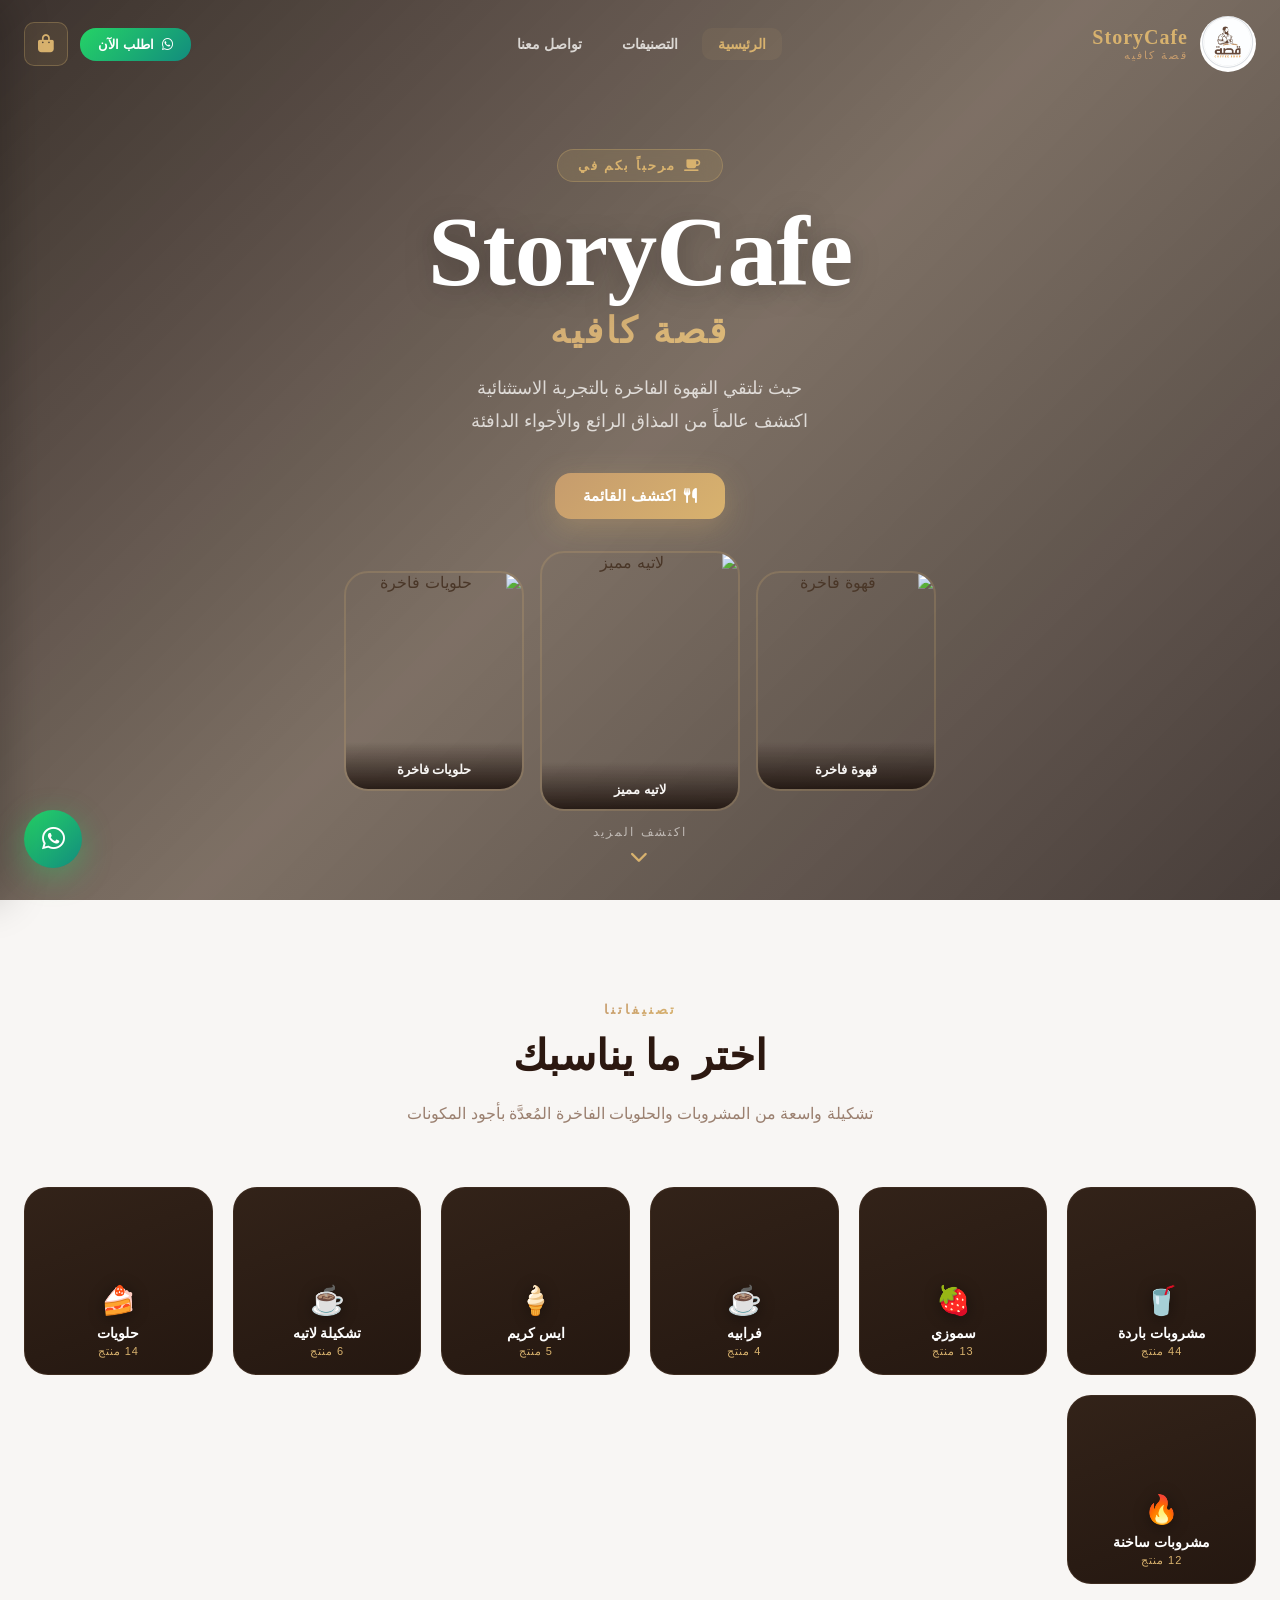
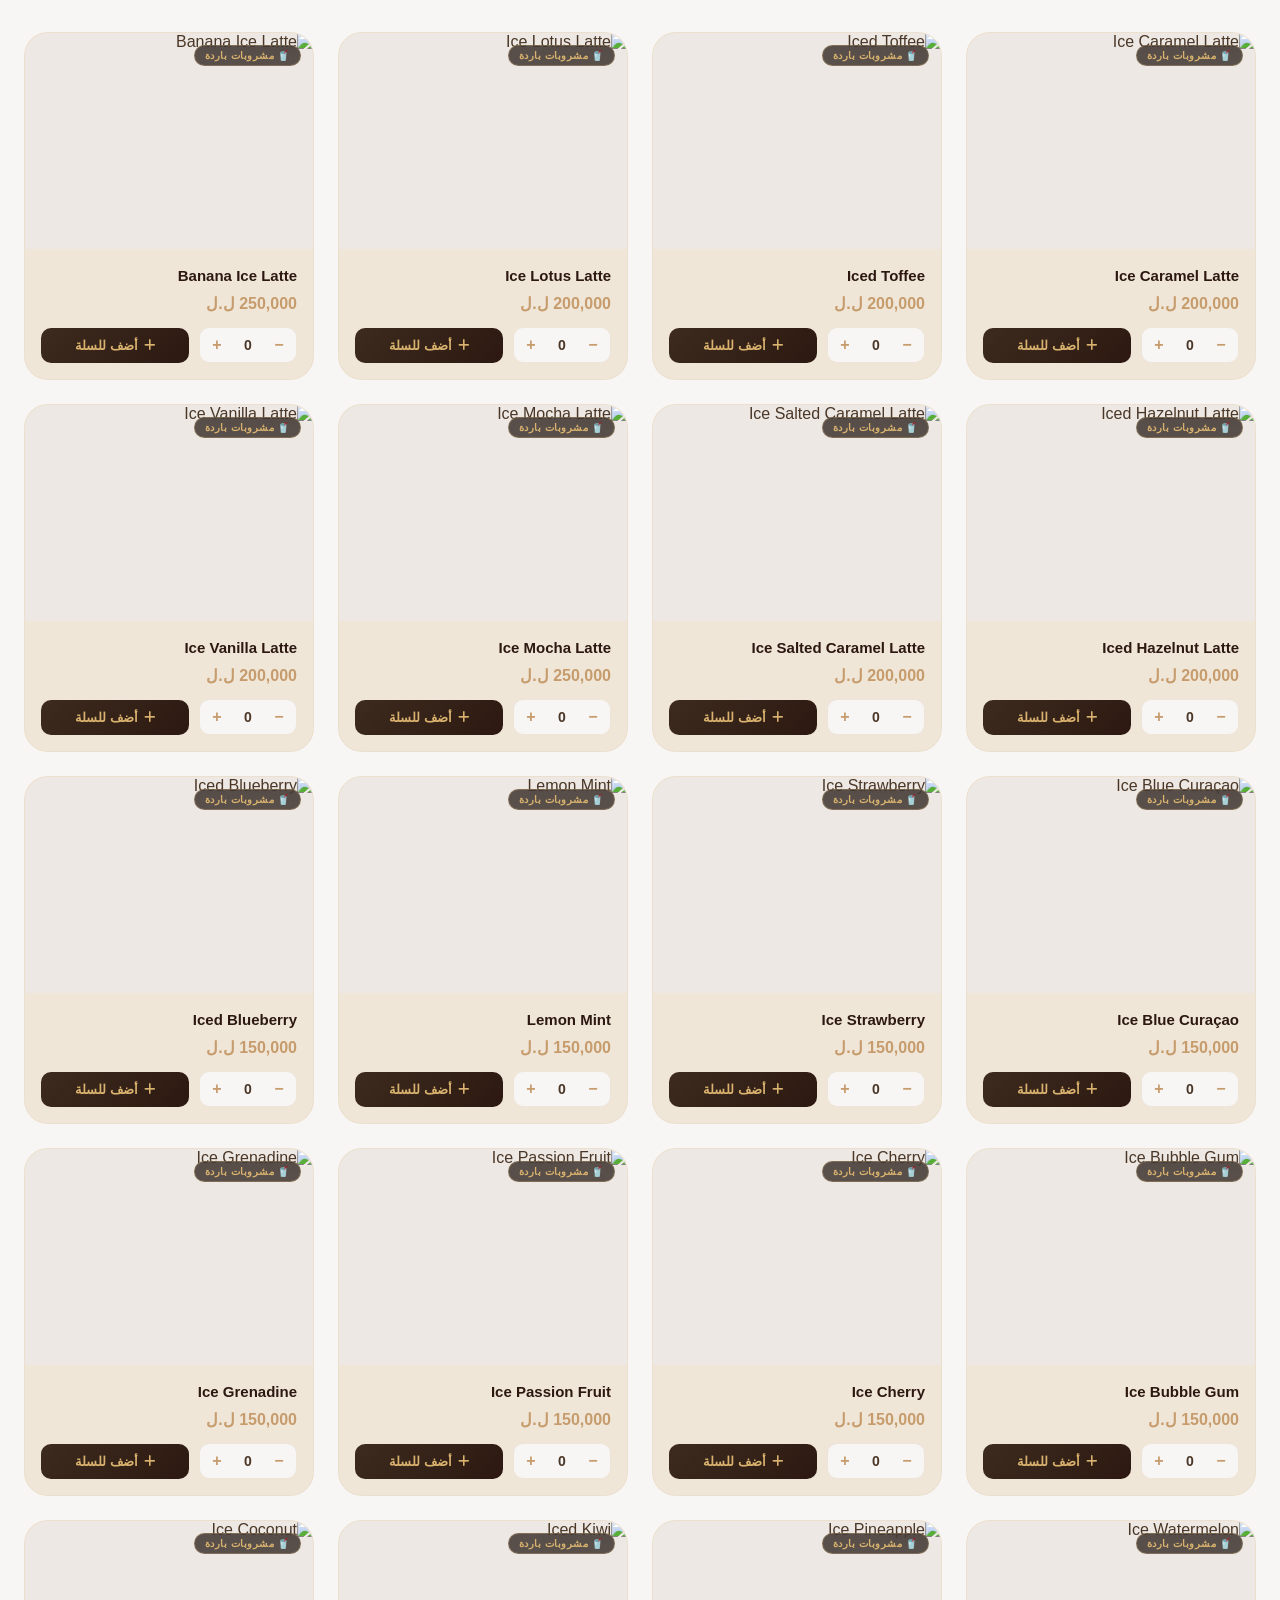
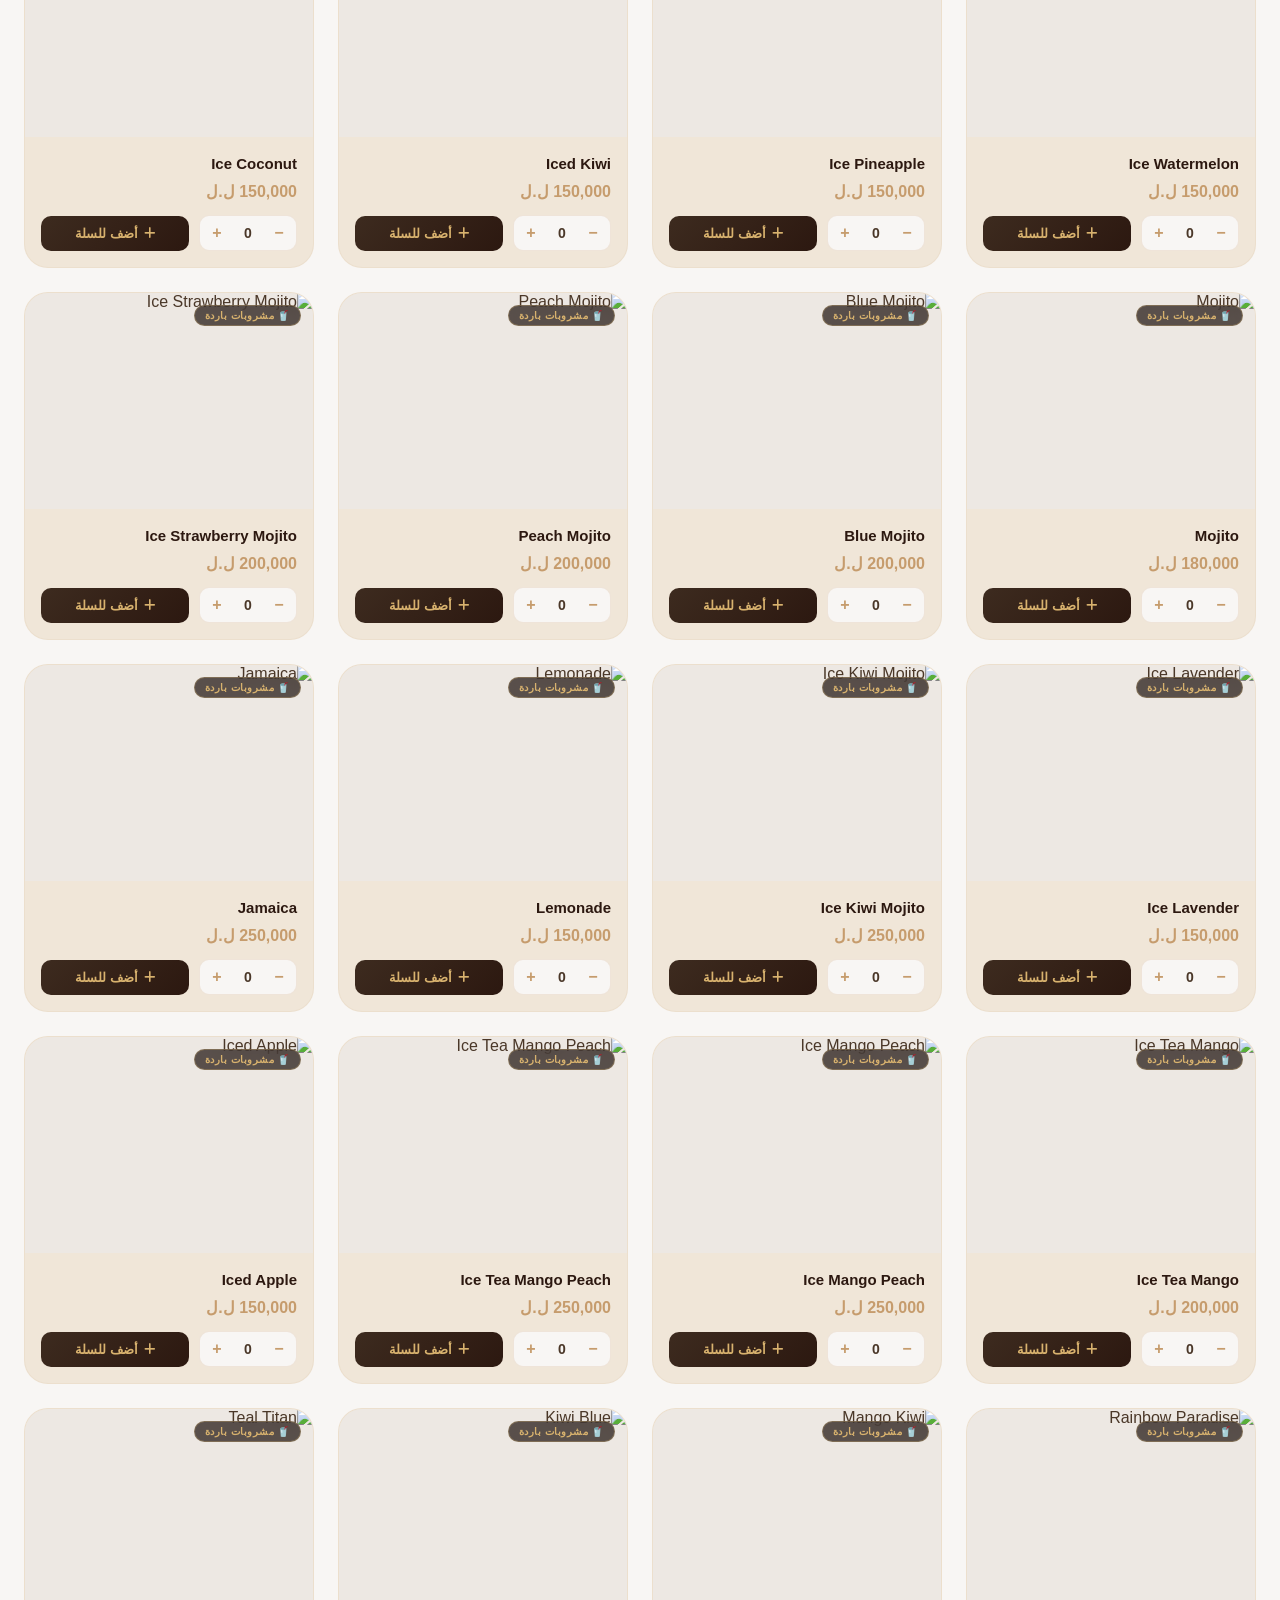
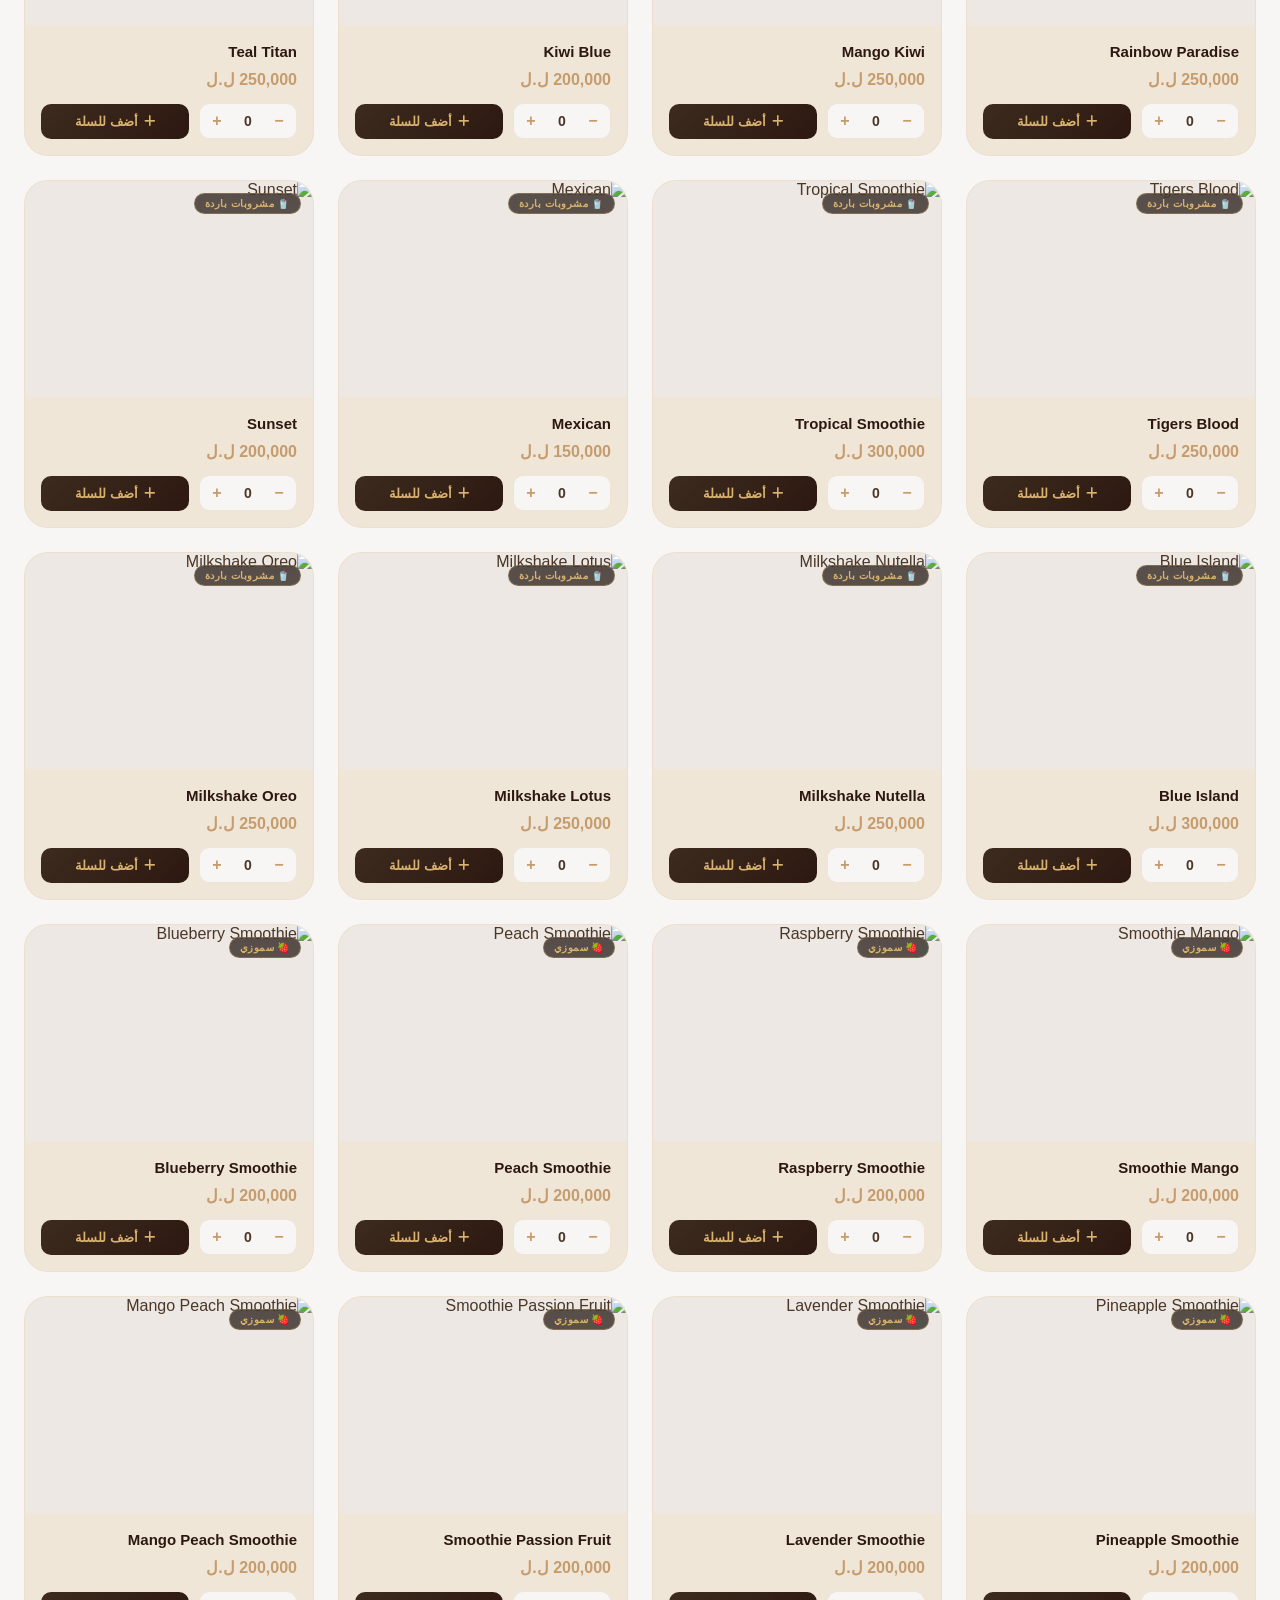
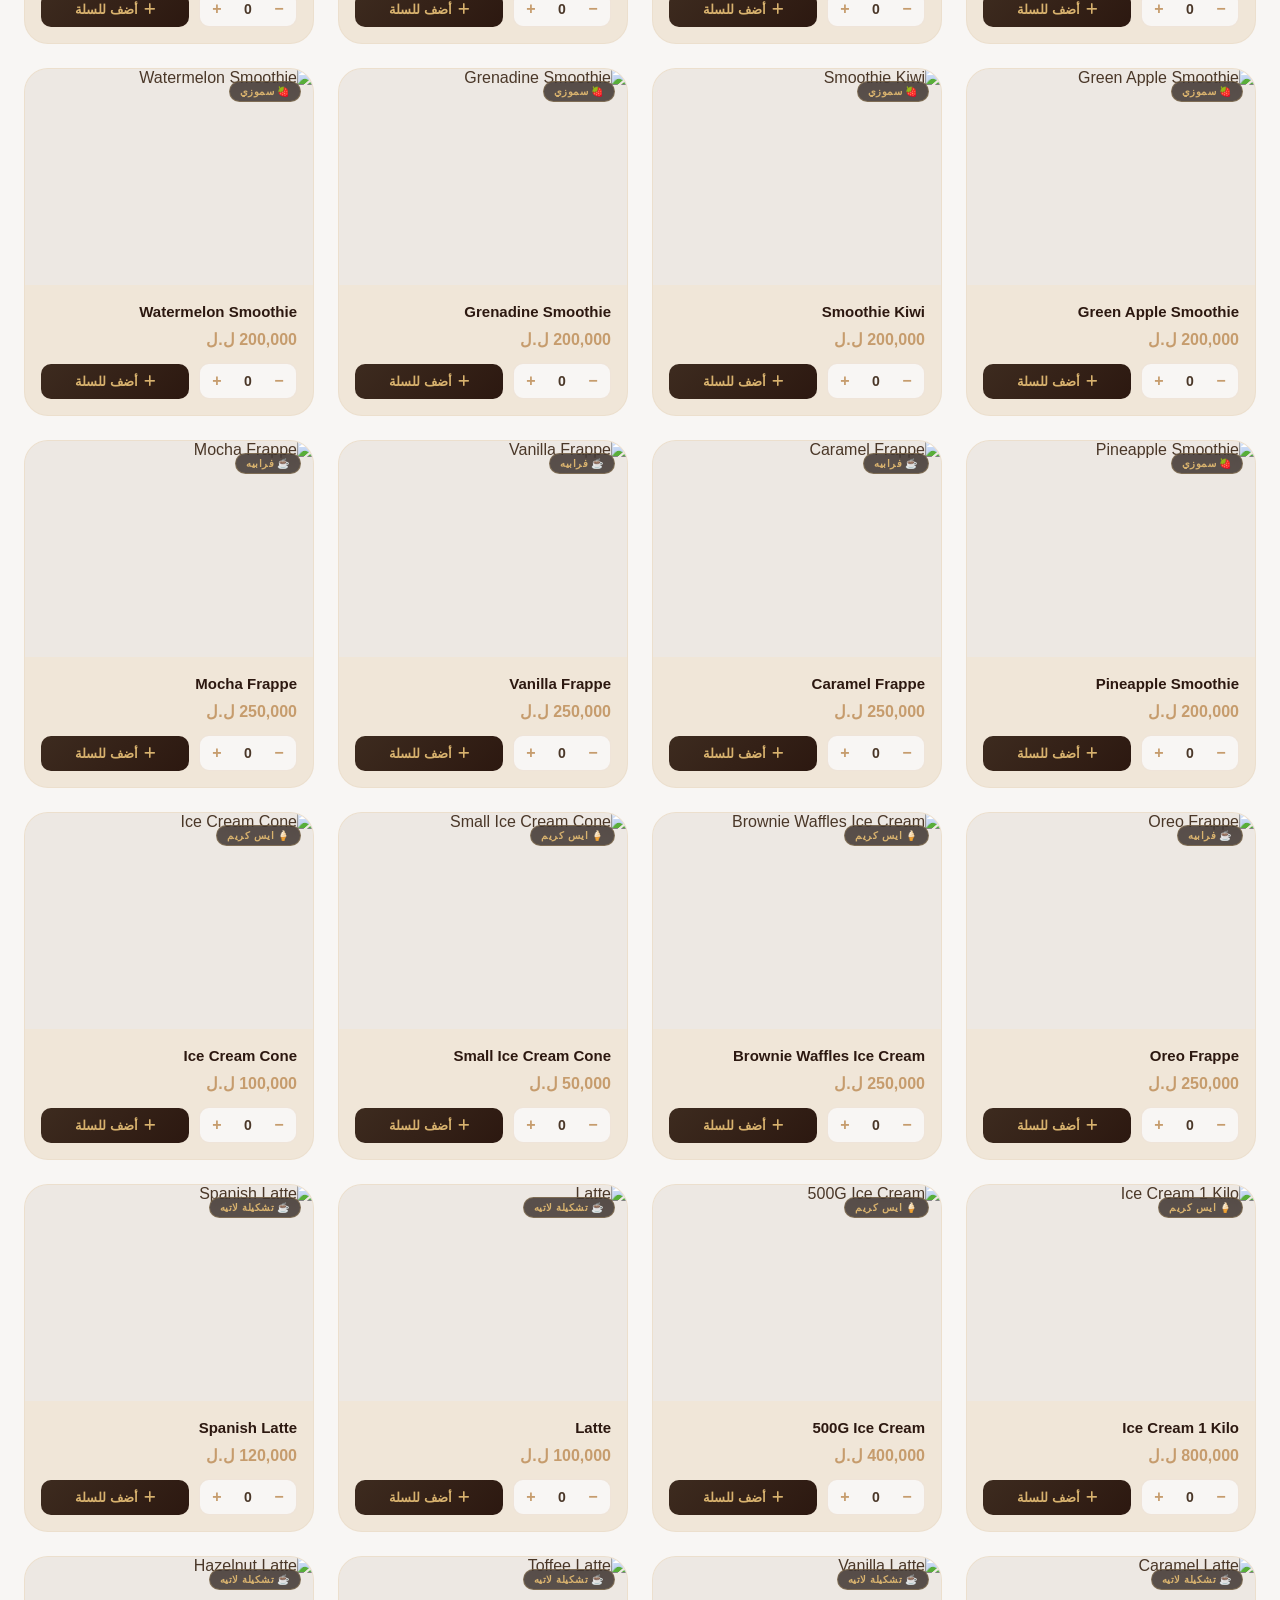
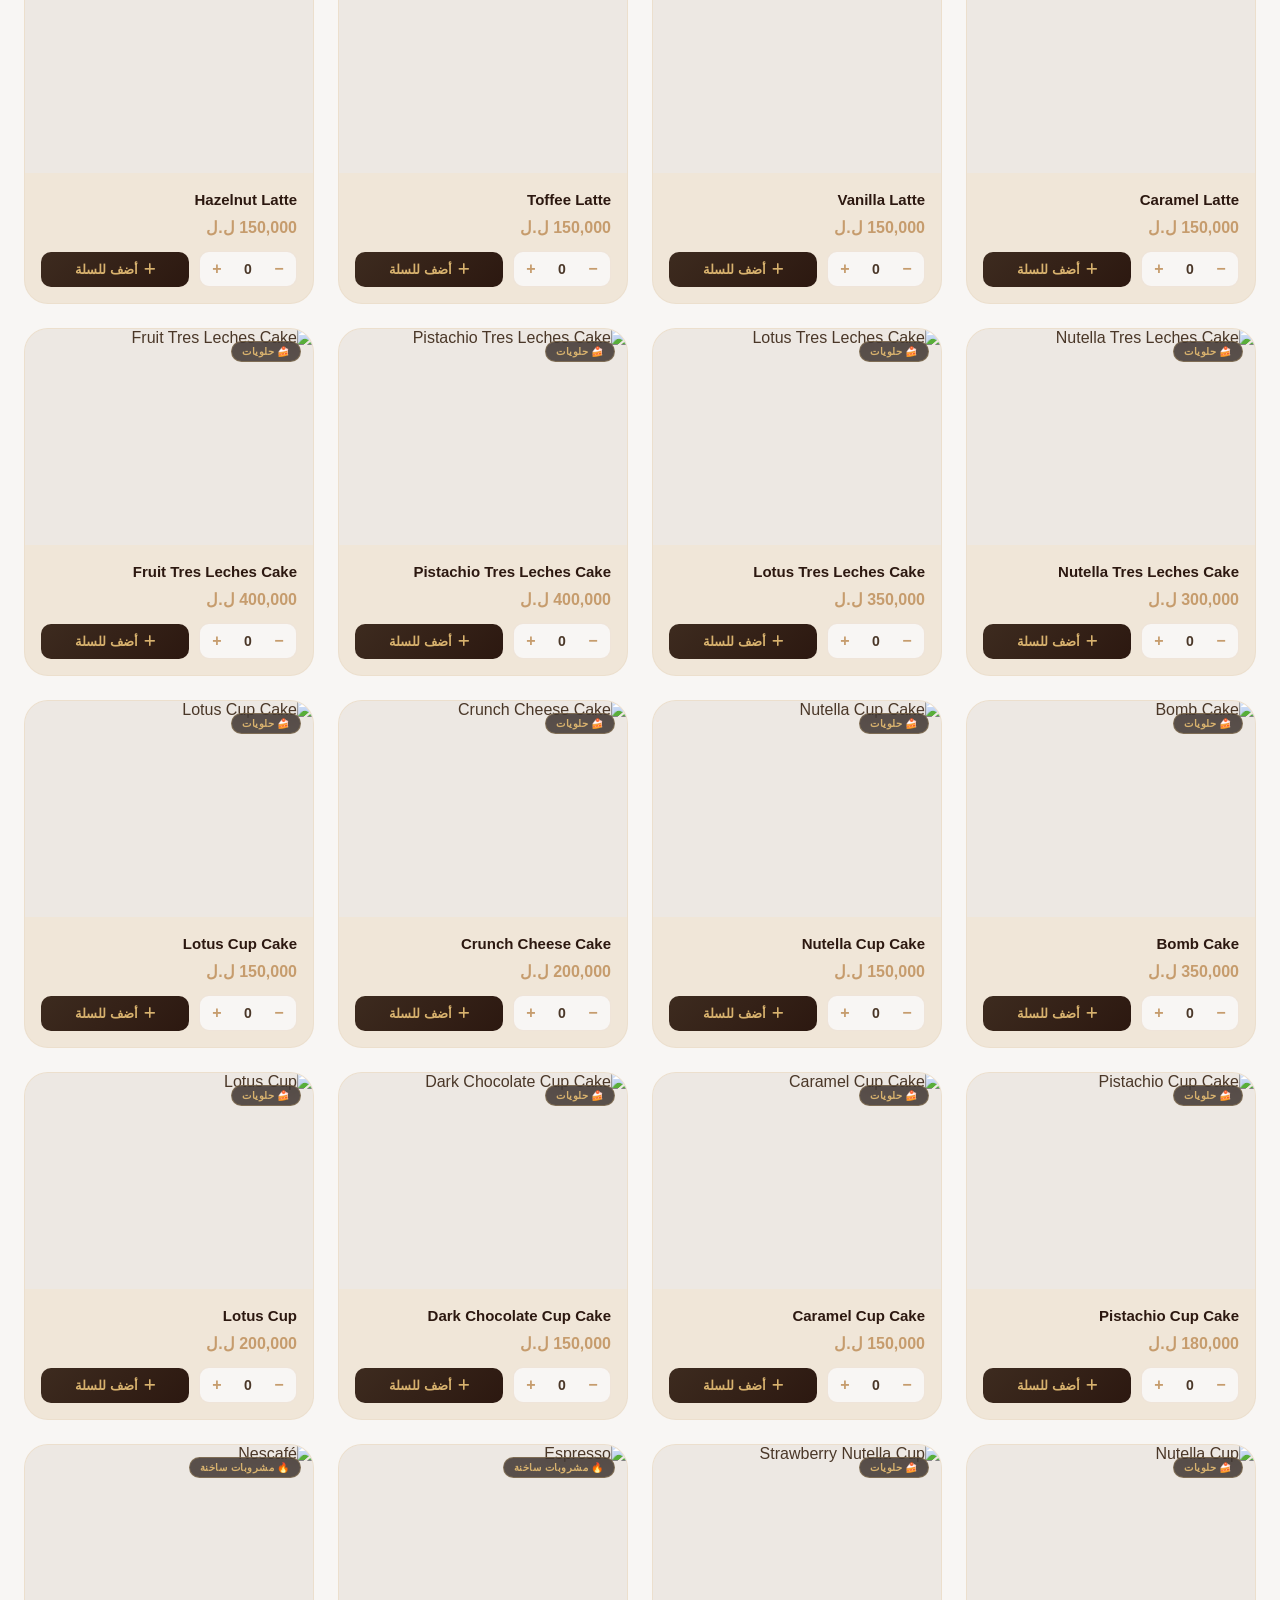
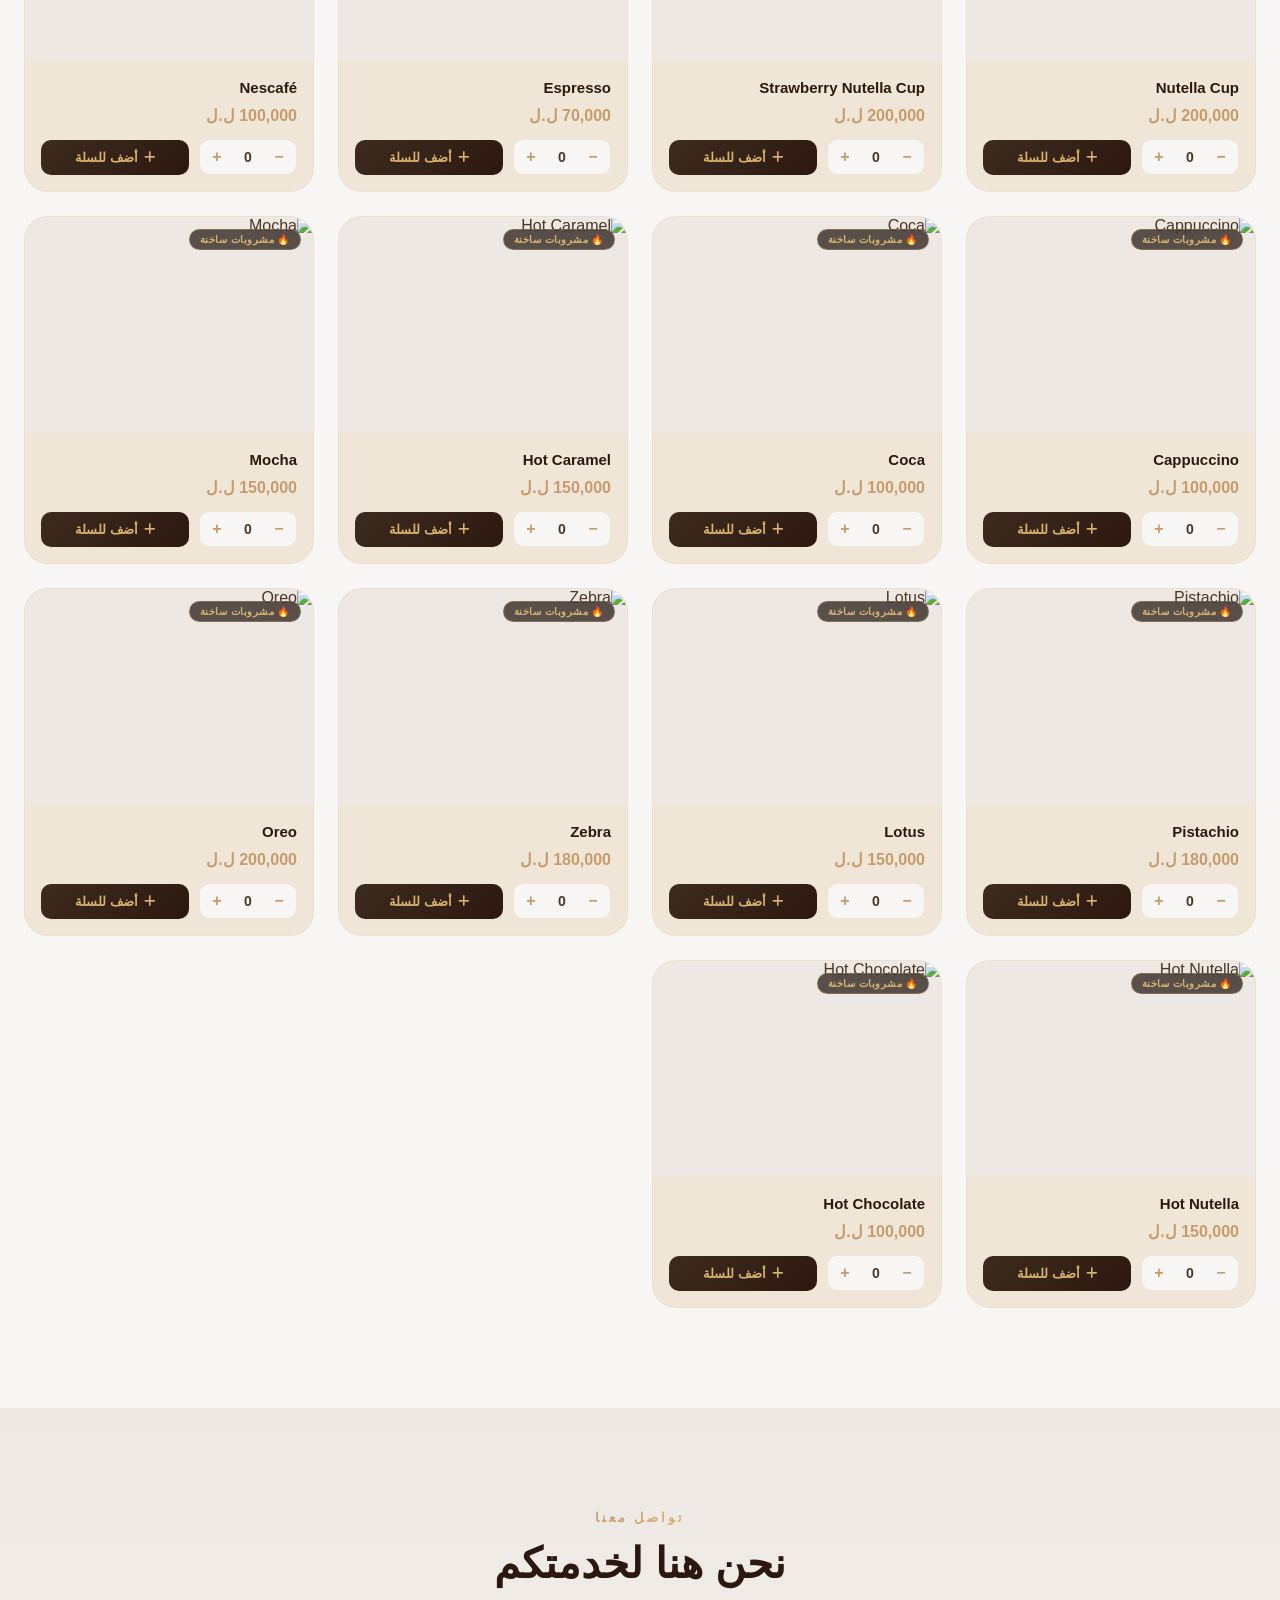
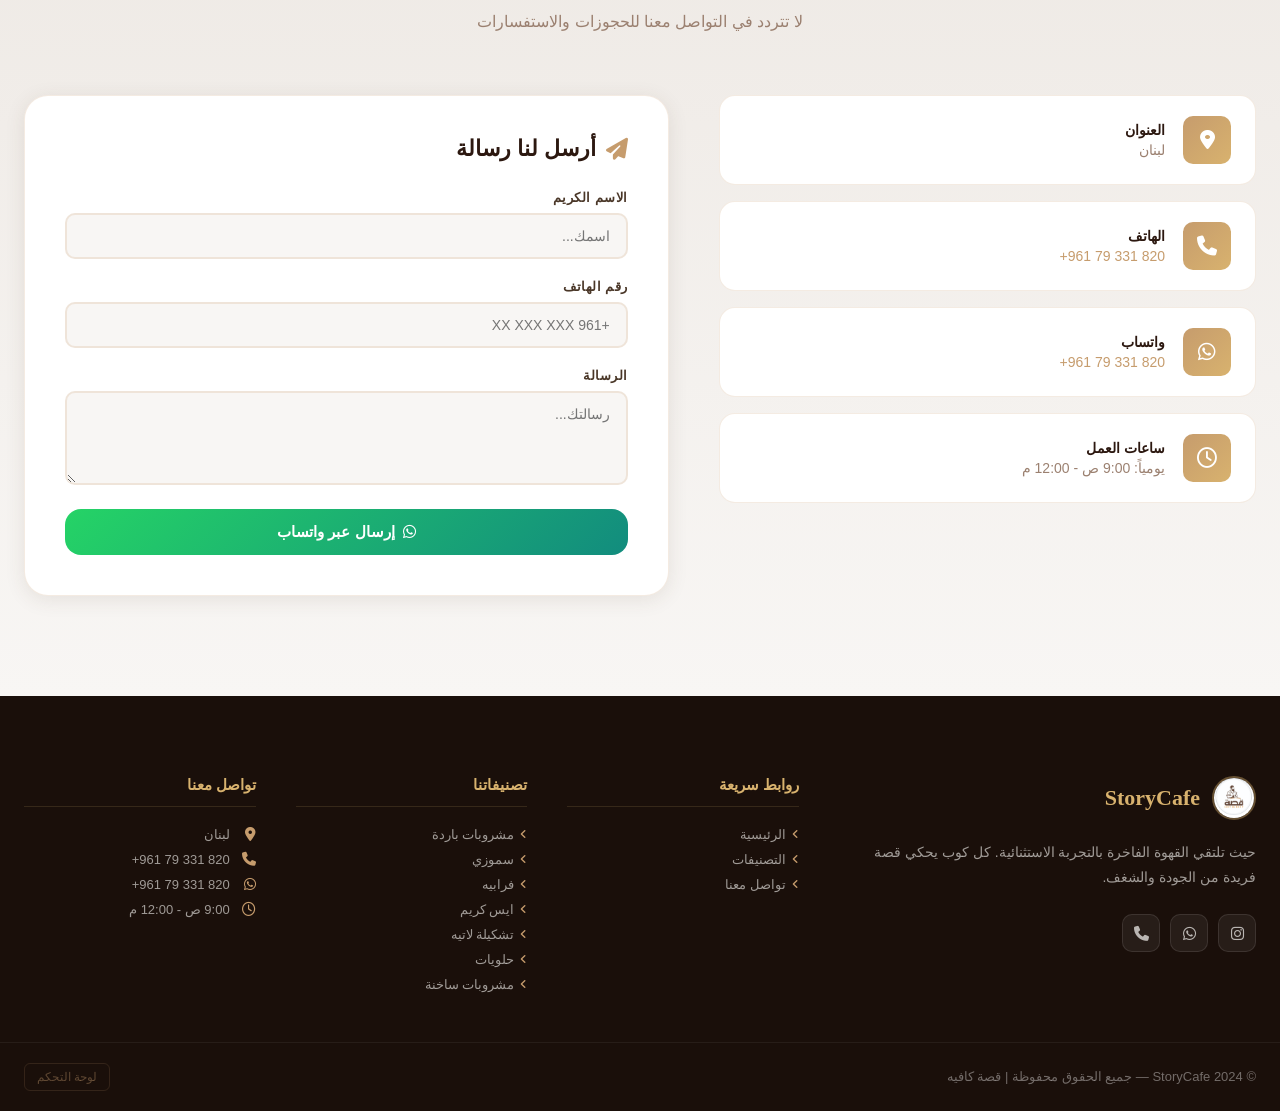
==== index.html @ df077e90 "Wire products to local images/<id>.jpg with per-product online fallback Each product now loads image" ====
<!DOCTYPE html>
<html lang="ar" dir="rtl">
<head>
    <meta charset="UTF-8">
    <meta name="viewport" content="width=device-width, initial-scale=1.0">
    <meta http-equiv="Content-Security-Policy" content="default-src 'self'; script-src 'self' 'unsafe-inline' https://cdn.jsdelivr.net https://cdnjs.cloudflare.com; style-src 'self' https://fonts.googleapis.com https://cdnjs.cloudflare.com 'unsafe-inline'; font-src 'self' https://fonts.gstatic.com https://cdnjs.cloudflare.com; img-src 'self' https://images.unsplash.com data: blob:; connect-src 'self' https://*.supabase.co; frame-ancestors 'none';">
    <meta http-equiv="X-Content-Type-Options" content="nosniff">
    <meta http-equiv="Referrer-Policy" content="strict-origin-when-cross-origin">
    <title>StoryCafe | قصة كافيه</title>
    <meta name="description" content="StoryCafe - تجربة قهوة فاخرة في قلب لبنان">
    <meta property="og:title" content="StoryCafe | قصة كافيه">
    <meta property="og:description" content="حيث تلتقي القهوة الفاخرة بالتجربة الاستثنائية">

    <link rel="preconnect" href="https://fonts.googleapis.com">
    <link rel="preconnect" href="https://fonts.gstatic.com" crossorigin>
    <link href="https://fonts.googleapis.com/css2?family=Cairo:wght@300;400;600;700;900&family=Playfair+Display:ital,wght@0,400;0,700;1,400&display=swap" rel="stylesheet">
    <link rel="stylesheet" href="https://cdnjs.cloudflare.com/ajax/libs/font-awesome/6.5.1/css/all.min.css">
    <link rel="stylesheet" href="css/style.css?v=6">
</head>
<body>

    <!-- Loading Screen -->
    <div id="loading-screen" class="loading-screen">
        <div class="loading-content">
            <div class="loading-logo">
                <img src="logo.png" alt="StoryCafe" onerror="this.style.display='none'">
                <h1>StoryCafe</h1>
                <p>قصة كافيه</p>
            </div>
            <div class="loading-bar-wrap">
                <div class="loading-bar"></div>
            </div>
        </div>
    </div>

    <!-- Navbar -->
    <nav class="navbar" id="navbar">
        <div class="nav-container">
            <a href="#home" class="nav-logo">
                <img src="logo.png" alt="StoryCafe" onerror="this.style.display='none'">
                <div class="nav-logo-text">
                    <span class="logo-main">StoryCafe</span>
                    <span class="logo-sub">قصة كافيه</span>
                </div>
            </a>
            <ul class="nav-links" id="nav-links">
                <li><a href="#home" class="nav-link active">الرئيسية</a></li>
                <li><a href="#categories" class="nav-link">التصنيفات</a></li>
                <li><a href="#contact" class="nav-link">تواصل معنا</a></li>
            </ul>
            <div class="nav-actions">
                <button class="btn-wa-nav" onclick="openWhatsApp()">
                    <i class="fab fa-whatsapp"></i>
                    <span>اطلب الآن</span>
                </button>
                <button class="cart-toggle-btn" id="cart-toggle-btn" onclick="toggleCart()">
                    <i class="fas fa-shopping-bag"></i>
                    <span class="cart-badge" id="cart-badge" style="display:none">0</span>
                </button>
                <button class="hamburger" id="hamburger" onclick="toggleMobileMenu()" aria-label="القائمة">
                    <span></span><span></span><span></span>
                </button>
            </div>
        </div>
    </nav>

    <!-- Hero Section -->
    <section class="hero" id="home">
        <div class="hero-parallax" id="hero-parallax"></div>
        <div class="hero-overlay"></div>
        <div class="hero-content reveal-up">
            <div class="hero-badge">
                <i class="fas fa-coffee"></i>
                <span>مرحباً بكم في</span>
            </div>
            <h1 class="hero-title">StoryCafe</h1>
            <h2 class="hero-subtitle">قصة كافيه</h2>
            <p class="hero-desc">حيث تلتقي القهوة الفاخرة بالتجربة الاستثنائية<br>اكتشف عالماً من المذاق الرائع والأجواء الدافئة</p>
            <div class="hero-btns">
                <a href="#categories" class="btn btn-primary">
                    <i class="fas fa-utensils"></i>
                    اكتشف القائمة
                </a>
            </div>
            <div class="hero-images">
                <div class="hero-img-card" onclick="openLightbox('https://images.unsplash.com/photo-1495474472287-4d71bcdd2085?w=1200&q=90')">
                    <img src="https://images.unsplash.com/photo-1495474472287-4d71bcdd2085?w=400&q=80" alt="قهوة فاخرة" loading="lazy">
                    <div class="hero-img-label">قهوة فاخرة</div>
                </div>
                <div class="hero-img-card hero-img-main" onclick="openLightbox('https://images.unsplash.com/photo-1461023058943-07fcbe16d735?w=1200&q=90')">
                    <img src="https://images.unsplash.com/photo-1461023058943-07fcbe16d735?w=400&q=80" alt="لاتيه مميز" loading="lazy">
                    <div class="hero-img-label">لاتيه مميز</div>
                </div>
                <div class="hero-img-card" onclick="openLightbox('https://images.unsplash.com/photo-1551024506-0bccd828d307?w=1200&q=90')">
                    <img src="https://images.unsplash.com/photo-1551024506-0bccd828d307?w=400&q=80" alt="حلويات فاخرة" loading="lazy">
                    <div class="hero-img-label">حلويات فاخرة</div>
                </div>
            </div>
        </div>
        <div class="hero-scroll">
            <span>اكتشف المزيد</span>
            <div class="scroll-arrow"><i class="fas fa-chevron-down"></i></div>
        </div>
    </section>

    <!-- Categories + Products Section -->
    <section class="categories-section" id="categories">
        <div class="container">
            <div class="section-header reveal-up">
                <span class="section-tag">تصنيفاتنا</span>
                <h2 class="section-title">اختر ما يناسبك</h2>
                <p class="section-desc">تشكيلة واسعة من المشروبات والحلويات الفاخرة المُعدَّة بأجود المكونات</p>
            </div>
            <div class="categories-grid" id="categories-grid">
                <!-- Injected by JS -->
            </div>

            <!-- Products appear here after selecting a category -->
            <div class="menu-grid" id="menu-grid" style="margin-top:48px">
                <!-- Injected by JS -->
            </div>
            <div class="menu-empty" id="menu-empty" style="display:none">
                <div class="empty-icon"><i class="fas fa-search"></i></div>
                <h3>لم يتم العثور على منتجات</h3>
                <p>جرب البحث بكلمة أخرى أو اختر تصنيفاً مختلفاً</p>
                <button class="btn btn-primary" onclick="clearSearch(); filterByCategory('all', document.querySelector('[data-cat=all]'))">عرض الكل</button>
            </div>
        </div>
    </section>


    <!-- Contact Section -->
    <section class="contact-section" id="contact">
        <div class="container">
            <div class="section-header reveal-up">
                <span class="section-tag">تواصل معنا</span>
                <h2 class="section-title">نحن هنا لخدمتكم</h2>
                <p class="section-desc">لا تتردد في التواصل معنا للحجوزات والاستفسارات</p>
            </div>
            <div class="contact-grid">
                <div class="contact-cards reveal-right">
                    <div class="contact-card">
                        <div class="cc-icon"><i class="fas fa-map-marker-alt"></i></div>
                        <div class="cc-info">
                            <h4>العنوان</h4>
                            <p>لبنان</p>
                        </div>
                    </div>
                    <div class="contact-card">
                        <div class="cc-icon"><i class="fas fa-phone"></i></div>
                        <div class="cc-info">
                            <h4>الهاتف</h4>
                            <p dir="ltr"><a href="tel:+96179331820">+961 79 331 820</a></p>
                        </div>
                    </div>
                    <div class="contact-card">
                        <div class="cc-icon"><i class="fab fa-whatsapp"></i></div>
                        <div class="cc-info">
                            <h4>واتساب</h4>
                            <p dir="ltr"><a href="https://wa.me/96179331820" target="_blank">+961 79 331 820</a></p>
                        </div>
                    </div>
                    <div class="contact-card">
                        <div class="cc-icon"><i class="far fa-clock"></i></div>
                        <div class="cc-info">
                            <h4>ساعات العمل</h4>
                            <p>يومياً: 9:00 ص - 12:00 م</p>
                        </div>
                    </div>
                </div>
                <div class="contact-form-wrap reveal-left">
                    <form class="contact-form" onsubmit="sendContactWA(event)">
                        <h3><i class="fas fa-paper-plane"></i> أرسل لنا رسالة</h3>
                        <div class="form-group">
                            <label for="cf-name">الاسم الكريم</label>
                            <input type="text" id="cf-name" placeholder="اسمك..." required>
                        </div>
                        <div class="form-group">
                            <label for="cf-phone">رقم الهاتف</label>
                            <input type="tel" id="cf-phone" placeholder="+961 XX XXX XXX">
                        </div>
                        <div class="form-group">
                            <label for="cf-msg">الرسالة</label>
                            <textarea id="cf-msg" rows="4" placeholder="رسالتك..." required></textarea>
                        </div>
                        <button type="submit" class="btn btn-whatsapp">
                            <i class="fab fa-whatsapp"></i>
                            إرسال عبر واتساب
                        </button>
                    </form>
                </div>
            </div>
        </div>
    </section>

    <!-- Footer -->
    <footer class="footer">
        <div class="footer-body">
            <div class="container">
                <div class="footer-grid">
                    <div class="footer-brand">
                        <div class="footer-logo">
                            <img src="logo.png" alt="StoryCafe" onerror="this.style.display='none'">
                            <span>StoryCafe</span>
                        </div>
                        <p>حيث تلتقي القهوة الفاخرة بالتجربة الاستثنائية. كل كوب يحكي قصة فريدة من الجودة والشغف.</p>
                        <div class="footer-social">
                            <a href="#" class="social-btn" aria-label="Instagram"><i class="fab fa-instagram"></i></a>
                            <a href="https://wa.me/96179331820" class="social-btn" target="_blank" aria-label="WhatsApp"><i class="fab fa-whatsapp"></i></a>
                            <a href="tel:+96179331820" class="social-btn" aria-label="Phone"><i class="fas fa-phone"></i></a>
                        </div>
                    </div>
                    <div class="footer-col">
                        <h4>روابط سريعة</h4>
                        <ul>
                            <li><a href="#home"><i class="fas fa-angle-left"></i> الرئيسية</a></li>
                            <li><a href="#categories"><i class="fas fa-angle-left"></i> التصنيفات</a></li>
                            <li><a href="#contact"><i class="fas fa-angle-left"></i> تواصل معنا</a></li>
                        </ul>
                    </div>
                    <div class="footer-col">
                        <h4>تصنيفاتنا</h4>
                        <ul>
                            <li><a href="#categories" onclick="filterByCategory(1)"><i class="fas fa-angle-left"></i> مشروبات باردة</a></li>
                            <li><a href="#categories" onclick="filterByCategory(2)"><i class="fas fa-angle-left"></i> سموزي</a></li>
                            <li><a href="#categories" onclick="filterByCategory(3)"><i class="fas fa-angle-left"></i> فرابيه</a></li>
                            <li><a href="#categories" onclick="filterByCategory(4)"><i class="fas fa-angle-left"></i> ايس كريم</a></li>
                            <li><a href="#categories" onclick="filterByCategory(5)"><i class="fas fa-angle-left"></i> تشكيلة لاتيه</a></li>
                            <li><a href="#categories" onclick="filterByCategory(6)"><i class="fas fa-angle-left"></i> حلويات</a></li>
                            <li><a href="#categories" onclick="filterByCategory(7)"><i class="fas fa-angle-left"></i> مشروبات ساخنة</a></li>
                        </ul>
                    </div>
                    <div class="footer-col">
                        <h4>تواصل معنا</h4>
                        <ul class="footer-contact-list">
                            <li><i class="fas fa-map-marker-alt"></i> <span>لبنان</span></li>
                            <li><i class="fas fa-phone"></i> <span dir="ltr">+961 79 331 820</span></li>
                            <li><i class="fab fa-whatsapp"></i> <span dir="ltr">+961 79 331 820</span></li>
                            <li><i class="far fa-clock"></i> <span>9:00 ص - 12:00 م</span></li>
                        </ul>
                    </div>
                </div>
            </div>
        </div>
        <div class="footer-bottom">
            <div class="container">
                <p>© 2024 StoryCafe — جميع الحقوق محفوظة | قصة كافيه</p>
                <a href="hadi.html" class="footer-admin-link">لوحة التحكم</a>
            </div>
        </div>
    </footer>

    <!-- Cart Overlay & Drawer -->
    <div class="cart-overlay" id="cart-overlay" onclick="toggleCart()"></div>
    <aside class="cart-drawer" id="cart-drawer" aria-label="سلة الطلبات">
        <div class="cart-drawer-header">
            <h3><i class="fas fa-shopping-bag"></i> سلة الطلبات</h3>
            <button class="cart-close-btn" onclick="toggleCart()" aria-label="إغلاق">
                <i class="fas fa-times"></i>
            </button>
        </div>
        <div class="cart-body">
            <div class="cart-items-list" id="cart-items-list"></div>
            <div class="cart-empty-state" id="cart-empty-state">
                <div class="empty-bag-icon"><i class="fas fa-shopping-bag"></i></div>
                <h4>سلتك فارغة</h4>
                <p>أضف منتجات من قائمتنا الشهية</p>
            </div>
        </div>
        <div class="cart-footer" id="cart-footer" style="display:none">
            <div class="cart-total-row">
                <span>المجموع الكلي</span>
                <span class="cart-total-price" id="cart-total-price">0 ل.ل</span>
            </div>
            <button class="btn btn-whatsapp w-full" onclick="sendWhatsAppOrder()">
                <i class="fab fa-whatsapp"></i>
                إرسال الطلب عبر واتساب
            </button>
            <button class="btn btn-outline-danger w-full mt-sm" onclick="clearCart()">
                <i class="fas fa-trash-alt"></i>
                مسح السلة
            </button>
        </div>
    </aside>

    <!-- Floating Buttons -->
    <div class="floating-btns">
        <a href="https://wa.me/96179331820" class="fab-wa" target="_blank" title="تواصل عبر واتساب">
            <i class="fab fa-whatsapp"></i>
            <span class="fab-tooltip">واتساب</span>
        </a>
    </div>

    <!-- Lightbox -->
    <div class="lightbox" id="lightbox" onclick="closeLightbox()">
        <button class="lb-close" onclick="closeLightbox()"><i class="fas fa-times"></i></button>
        <img id="lb-img" src="" alt="صورة مكبرة" loading="lazy">
    </div>

    <!-- Toast -->
    <div class="toast-container" id="toast-container"></div>

    <!-- App -->
    <script src="js/security.js?v=7"></script>
    <script src="js/config.js?v=7"></script>
    <script src="js/data.js?v=8"></script>
    <script src="js/cart.js?v=7"></script>
    <script src="js/app.js?v=8"></script>

    <!-- Supabase SDK (loaded last, non-blocking) -->
    <script src="https://cdn.jsdelivr.net/npm/@supabase/supabase-js@2/dist/umd/supabase.js" defer></script>
</body>
</html>
---- css/style.css ----
/* ============================================
   StoryCafe — Main Stylesheet
   ============================================ */

/* ---------- Variables ---------- */
:root {
  --dark:    #4A3728;
  --dark-2:  #2C1810;
  --dark-3:  #3D2B1F;
  --dark-4:  #1a0f0a;
  --light:   #F8F6F4;
  --light-2: #EDE8E3;
  --accent:  #C69C6D;
  --gold:    #D8B26E;
  --gold-2:  #E8C97E;
  --white:   #FFFFFF;
  --text:    #4A3728;
  --text-muted: #9B8070;
  --glass:   rgba(74, 55, 40, 0.08);
  --glass-dark: rgba(26, 15, 10, 0.6);
  --shadow:  0 20px 60px rgba(74, 55, 40, 0.15);
  --shadow-sm: 0 4px 20px rgba(74, 55, 40, 0.10);
  --shadow-gold: 0 8px 30px rgba(216, 178, 110, 0.3);
  --border:  rgba(198, 156, 109, 0.2);
  --radius:  16px;
  --radius-sm: 10px;
  --radius-lg: 24px;
  --transition: all 0.3s cubic-bezier(0.4, 0, 0.2, 1);
  --font-ar: 'Cairo', sans-serif;
  --font-en: 'Playfair Display', serif;
}

/* ---------- Reset & Base ---------- */
*, *::before, *::after { box-sizing: border-box; margin: 0; padding: 0; }
html { scroll-behavior: smooth; overflow-x: hidden; }
body {
  font-family: var(--font-ar);
  background: var(--light);
  color: var(--text);
  overflow-x: hidden;
  max-width: 100vw;
  direction: rtl;
  text-align: right;
}
img { max-width: 100%; display: block; }
a { text-decoration: none; color: inherit; }
ul { list-style: none; }
button { cursor: pointer; font-family: var(--font-ar); border: none; background: none; }
input, textarea { font-family: var(--font-ar); }

/* ---------- Container ---------- */
.container {
  width: 100%;
  max-width: 1280px;
  margin: 0 auto;
  padding: 0 24px;
}

/* ---------- Utilities ---------- */
.w-full { width: 100%; }
.mt-sm { margin-top: 10px; }
.flex { display: flex; }
.items-center { align-items: center; }

/* ---------- Buttons ---------- */
.btn {
  display: inline-flex;
  align-items: center;
  justify-content: center;
  gap: 8px;
  padding: 14px 28px;
  border-radius: var(--radius);
  font-size: 15px;
  font-weight: 700;
  transition: var(--transition);
  cursor: pointer;
  white-space: nowrap;
}
.btn-primary {
  background: linear-gradient(135deg, var(--accent), var(--gold));
  color: var(--white);
  box-shadow: var(--shadow-gold);
}
.btn-primary:hover {
  transform: translateY(-2px);
  box-shadow: 0 12px 40px rgba(216, 178, 110, 0.45);
}
.btn-outline {
  background: transparent;
  color: var(--light);
  border: 2px solid rgba(248, 246, 244, 0.4);
}
.btn-outline:hover {
  background: rgba(248, 246, 244, 0.1);
  border-color: var(--gold);
  color: var(--gold);
}
.btn-whatsapp {
  background: linear-gradient(135deg, #25D366, #128C7E);
  color: #fff;
  font-size: 15px;
  font-weight: 700;
  padding: 14px 28px;
  border-radius: var(--radius);
  border: none;
  display: inline-flex;
  align-items: center;
  gap: 8px;
  justify-content: center;
  transition: var(--transition);
  width: 100%;
}
.btn-whatsapp:hover { transform: translateY(-2px); box-shadow: 0 8px 25px rgba(37, 211, 102, 0.4); }
.btn-outline-danger {
  background: transparent;
  color: #e74c3c;
  border: 1.5px solid rgba(231, 76, 60, 0.3);
  border-radius: var(--radius);
  padding: 12px 20px;
  font-size: 14px;
  font-weight: 600;
  display: inline-flex;
  align-items: center;
  gap: 8px;
  justify-content: center;
  transition: var(--transition);
  width: 100%;
}
.btn-outline-danger:hover { background: rgba(231, 76, 60, 0.06); border-color: #e74c3c; }

/* ---------- Section Headers ---------- */
.section-header { text-align: center; margin-bottom: 60px; }
.section-tag {
  display: inline-flex;
  align-items: center;
  gap: 8px;
  background: linear-gradient(135deg, var(--accent), var(--gold));
  -webkit-background-clip: text;
  -webkit-text-fill-color: transparent;
  background-clip: text;
  font-size: 13px;
  font-weight: 700;
  letter-spacing: 3px;
  text-transform: uppercase;
  margin-bottom: 12px;
}
.section-title {
  font-family: var(--font-ar);
  font-size: clamp(28px, 4vw, 42px);
  font-weight: 900;
  color: var(--dark-2);
  margin-bottom: 16px;
  line-height: 1.3;
}
.section-desc {
  font-size: 16px;
  color: var(--text-muted);
  max-width: 550px;
  margin: 0 auto;
  line-height: 1.7;
}

/* ---------- Loading Screen ---------- */
.loading-screen {
  position: fixed;
  inset: 0;
  background: var(--dark-4);
  display: flex;
  align-items: center;
  justify-content: center;
  z-index: 9999;
  transition: opacity 0.6s ease, visibility 0.6s ease;
}
.loading-screen.hidden { opacity: 0; visibility: hidden; pointer-events: none; }
.loading-content { text-align: center; }
.loading-logo img {
  width: 100px;
  height: 100px;
  object-fit: contain;
  margin: 0 auto 16px;
  border-radius: 50%;
}
.loading-logo h1 {
  font-family: var(--font-en);
  font-size: 42px;
  color: var(--gold);
  letter-spacing: 3px;
  margin-bottom: 6px;
}
.loading-logo p {
  font-size: 18px;
  color: var(--accent);
  margin-bottom: 32px;
  letter-spacing: 2px;
}
.loading-bar-wrap {
  width: 240px;
  height: 3px;
  background: rgba(255,255,255,0.1);
  border-radius: 2px;
  overflow: hidden;
  margin: 0 auto 16px;
}
.loading-bar {
  height: 100%;
  width: 0%;
  background: linear-gradient(90deg, var(--accent), var(--gold));
  border-radius: 2px;
  animation: loadProgress 2s ease forwards;
}
.loading-text { font-size: 13px; color: var(--text-muted); letter-spacing: 2px; }
@keyframes loadProgress { 0%{width:0%} 60%{width:70%} 100%{width:100%} }

/* ---------- Navbar ---------- */
.navbar {
  position: fixed;
  top: 0; left: 0; right: 0;
  z-index: 1000;
  transition: var(--transition);
  padding: 0;
}
.navbar.scrolled {
  background: rgba(26, 15, 10, 0.95);
  backdrop-filter: blur(20px);
  -webkit-backdrop-filter: blur(20px);
  box-shadow: 0 2px 40px rgba(0,0,0,0.3);
}
.nav-container {
  display: flex;
  align-items: center;
  justify-content: space-between;
  padding: 16px 24px;
  max-width: 1280px;
  margin: 0 auto;
  gap: 20px;
}
.nav-logo {
  display: flex;
  align-items: center;
  gap: 12px;
  text-decoration: none;
  flex-shrink: 0;
}
.nav-logo img {
  width: 56px; height: 56px;
  object-fit: cover;
  border-radius: 50% !important;
  background: #fff;
  display: block;
}
.nav-logo-text { display: flex; flex-direction: column; }
.logo-main {
  font-family: var(--font-en);
  font-size: 20px;
  font-weight: 700;
  color: var(--gold);
  line-height: 1;
  letter-spacing: 1px;
}
.logo-sub {
  font-size: 11px;
  color: var(--accent);
  letter-spacing: 2px;
  margin-top: 2px;
}
.nav-links {
  display: flex;
  align-items: center;
  gap: 8px;
  flex: 1;
  justify-content: center;
}
.nav-link {
  color: rgba(248, 246, 244, 0.8);
  font-size: 14px;
  font-weight: 600;
  padding: 8px 16px;
  border-radius: var(--radius-sm);
  transition: var(--transition);
  position: relative;
}
.nav-link:hover, .nav-link.active {
  color: var(--gold);
  background: rgba(216, 178, 110, 0.08);
}
.nav-actions { display: flex; align-items: center; gap: 12px; flex-shrink: 0; }
.btn-wa-nav {
  display: flex;
  align-items: center;
  gap: 8px;
  background: linear-gradient(135deg, #25D366, #128C7E);
  color: #fff;
  padding: 9px 18px;
  border-radius: var(--radius);
  font-size: 13px;
  font-weight: 700;
  border: none;
  cursor: pointer;
  transition: var(--transition);
}
.btn-wa-nav:hover { transform: translateY(-1px); box-shadow: 0 6px 20px rgba(37,211,102,0.35); }
.cart-toggle-btn {
  position: relative;
  width: 44px; height: 44px;
  background: rgba(216, 178, 110, 0.1);
  border: 1.5px solid rgba(216, 178, 110, 0.3);
  border-radius: var(--radius-sm);
  color: var(--gold);
  font-size: 18px;
  display: flex;
  align-items: center;
  justify-content: center;
  transition: var(--transition);
}
.cart-toggle-btn:hover { background: rgba(216, 178, 110, 0.2); }
.cart-badge {
  position: absolute;
  top: -6px; left: -6px;
  background: var(--accent);
  color: #fff;
  font-size: 11px;
  font-weight: 700;
  width: 20px; height: 20px;
  border-radius: 50%;
  display: flex;
  align-items: center;
  justify-content: center;
  border: 2px solid var(--dark-4);
}
.hamburger {
  display: none;
  flex-direction: column;
  gap: 5px;
  width: 36px;
  padding: 4px;
}
.hamburger span {
  display: block;
  height: 2px;
  background: var(--gold);
  border-radius: 2px;
  transition: var(--transition);
}
.hamburger.open span:nth-child(1) { transform: translateY(7px) rotate(45deg); }
.hamburger.open span:nth-child(2) { opacity: 0; }
.hamburger.open span:nth-child(3) { transform: translateY(-7px) rotate(-45deg); }

/* ---------- Hero ---------- */
.hero {
  min-height: 100vh;
  position: relative;
  display: flex;
  align-items: center;
  justify-content: center;
  overflow: hidden;
}
.hero-parallax {
  position: absolute;
  inset: -10%;
  background-image: url('https://images.unsplash.com/photo-1501339847302-ac426a4a7cbb?w=1920&q=80');
  background-size: cover;
  background-position: center;
  will-change: transform;
}
.hero-overlay {
  position: absolute;
  inset: 0;
  background: linear-gradient(
    135deg,
    rgba(26, 15, 10, 0.85) 0%,
    rgba(74, 55, 40, 0.7) 50%,
    rgba(26, 15, 10, 0.80) 100%
  );
}
.hero-content {
  position: relative;
  z-index: 2;
  text-align: center;
  padding: 120px 24px 60px;
  max-width: 900px;
  width: 100%;
  margin: 0 auto;
}
.hero-badge {
  display: inline-flex;
  align-items: center;
  gap: 8px;
  background: rgba(216, 178, 110, 0.15);
  border: 1px solid rgba(216, 178, 110, 0.3);
  color: var(--gold);
  padding: 8px 20px;
  border-radius: 50px;
  font-size: 13px;
  font-weight: 600;
  letter-spacing: 2px;
  margin-bottom: 20px;
  backdrop-filter: blur(10px);
}
.hero-title {
  font-family: var(--font-en);
  font-size: clamp(52px, 9vw, 100px);
  font-weight: 700;
  color: var(--white);
  line-height: 1;
  letter-spacing: -1px;
  margin-bottom: 8px;
  text-shadow: 0 4px 30px rgba(0,0,0,0.3);
}
.hero-subtitle {
  font-size: clamp(22px, 3.5vw, 36px);
  font-weight: 700;
  background: linear-gradient(135deg, var(--accent), var(--gold-2));
  -webkit-background-clip: text;
  -webkit-text-fill-color: transparent;
  background-clip: text;
  margin-bottom: 20px;
  letter-spacing: 3px;
}
.hero-desc {
  font-size: clamp(15px, 2vw, 18px);
  color: rgba(248, 246, 244, 0.8);
  line-height: 1.8;
  max-width: 560px;
  margin: 0 auto 36px;
}
.hero-btns {
  display: flex;
  gap: 16px;
  justify-content: center;
  flex-wrap: wrap;
  margin-bottom: 52px;
}
.hero-images {
  display: flex;
  gap: 16px;
  justify-content: center;
  flex-wrap: wrap;
}
.hero-img-card {
  position: relative;
  width: 180px;
  height: 220px;
  border-radius: var(--radius-lg);
  overflow: hidden;
  cursor: pointer;
  border: 2px solid rgba(216, 178, 110, 0.2);
  transition: var(--transition);
  flex-shrink: 0;
}
.hero-img-card.hero-img-main { width: 200px; height: 260px; margin-top: -20px; }
.hero-img-card img {
  width: 100%; height: 100%;
  object-fit: cover;
  transition: transform 0.5s ease;
}
.hero-img-card:hover img { transform: scale(1.08); }
.hero-img-card:hover { border-color: var(--gold); transform: translateY(-4px); }
.hero-img-label {
  position: absolute;
  bottom: 0; left: 0; right: 0;
  background: linear-gradient(transparent, rgba(26,15,10,0.85));
  color: var(--light);
  font-size: 13px;
  font-weight: 600;
  padding: 20px 12px 12px;
  text-align: center;
}
.hero-scroll {
  position: absolute;
  bottom: 32px;
  left: 50%;
  transform: translateX(-50%);
  text-align: center;
  color: rgba(248, 246, 244, 0.6);
  font-size: 12px;
  letter-spacing: 2px;
  z-index: 2;
}
.scroll-arrow {
  margin-top: 8px;
  font-size: 18px;
  color: var(--gold);
  animation: bounce 2s infinite;
}
@keyframes bounce {
  0%, 100% { transform: translateY(0); }
  50% { transform: translateY(6px); }
}

/* ---------- Categories Section ---------- */
.categories-section {
  padding: 100px 0;
  background: var(--light);
}
.categories-grid {
  display: grid;
  grid-template-columns: repeat(auto-fill, minmax(160px, 1fr));
  gap: 20px;
}
.category-card {
  position: relative;
  border-radius: var(--radius-lg);
  overflow: hidden;
  cursor: pointer;
  transition: var(--transition);
  aspect-ratio: 1;
  background: var(--dark-3);
  border: 1.5px solid transparent;
}
.category-card:hover {
  transform: translateY(-8px);
  border-color: var(--gold);
  box-shadow: 0 20px 50px rgba(74, 55, 40, 0.25);
}
.category-card.cat-selected {
  border-color: var(--gold);
  box-shadow: 0 0 0 3px rgba(216,178,110,0.4), 0 20px 50px rgba(74,55,40,0.25);
  transform: translateY(-4px);
}
.category-card img {
  width: 100%; height: 100%;
  object-fit: cover;
  transition: transform 0.5s ease;
  opacity: 0.8;
}
.category-card:hover img { transform: scale(1.12); opacity: 1; }
.category-overlay {
  position: absolute;
  inset: 0;
  background: linear-gradient(160deg, rgba(26,15,10,0.3) 0%, rgba(26,15,10,0.7) 100%);
  display: flex;
  flex-direction: column;
  align-items: center;
  justify-content: flex-end;
  padding: 16px 12px;
  transition: var(--transition);
}
.category-card:hover .category-overlay {
  background: linear-gradient(160deg, rgba(74,55,40,0.2) 0%, rgba(26,15,10,0.8) 100%);
}
.category-icon {
  font-size: 28px;
  margin-bottom: 8px;
  filter: drop-shadow(0 2px 8px rgba(0,0,0,0.4));
}
.category-name {
  font-size: 14px;
  font-weight: 700;
  color: var(--white);
  text-align: center;
  margin-bottom: 4px;
}
.category-count {
  font-size: 11px;
  color: var(--gold);
  letter-spacing: 1px;
}

/* ---------- Products (inside categories section) ---------- */
.menu-controls { margin-bottom: 28px; }
.search-wrap {
  position: relative;
  max-width: 480px;
  margin: 0 auto;
}
.search-icon {
  position: absolute;
  right: 18px;
  top: 50%;
  transform: translateY(-50%);
  color: var(--accent);
  font-size: 16px;
  pointer-events: none;
}
.search-input {
  width: 100%;
  padding: 14px 50px 14px 20px;
  border: 2px solid var(--border);
  border-radius: 50px;
  background: var(--white);
  color: var(--text);
  font-size: 15px;
  outline: none;
  transition: var(--transition);
  direction: rtl;
}
.search-input:focus { border-color: var(--accent); box-shadow: 0 0 0 4px rgba(198, 156, 109, 0.1); }
.search-clear {
  position: absolute;
  left: 16px;
  top: 50%;
  transform: translateY(-50%);
  color: var(--text-muted);
  font-size: 14px;
  width: 24px; height: 24px;
  border-radius: 50%;
  display: flex;
  align-items: center;
  justify-content: center;
  transition: var(--transition);
  background: var(--light-2);
}
.search-clear:hover { background: var(--accent); color: white; }
.menu-filters {
  display: flex;
  gap: 10px;
  flex-wrap: wrap;
  justify-content: center;
  margin-bottom: 40px;
}
.filter-btn {
  padding: 10px 20px;
  border-radius: 50px;
  font-size: 13px;
  font-weight: 700;
  color: var(--text-muted);
  background: var(--white);
  border: 1.5px solid var(--border);
  transition: var(--transition);
  cursor: pointer;
  white-space: nowrap;
}
.filter-btn:hover { border-color: var(--accent); color: var(--accent); }
.filter-btn.active {
  background: linear-gradient(135deg, var(--accent), var(--gold));
  color: var(--white);
  border-color: transparent;
  box-shadow: 0 4px 15px rgba(198, 156, 109, 0.35);
}
.menu-grid {
  display: grid;
  grid-template-columns: repeat(auto-fill, minmax(240px, 1fr));
  gap: 24px;
}
.product-card {
  background: #F0E6D8;
  border-radius: var(--radius-lg);
  overflow: hidden;
  border: 1.5px solid rgba(198, 156, 109, 0.1);
  transition: var(--transition);
  display: flex;
  flex-direction: column;
  position: relative;
}
.product-card:hover {
  transform: translateY(-6px);
  box-shadow: var(--shadow);
  border-color: rgba(198, 156, 109, 0.3);
}
.product-img-wrap {
  position: relative;
  aspect-ratio: 4/3;
  overflow: hidden;
  background: var(--light-2);
}
.product-img-wrap img {
  width: 100%; height: 100%;
  object-fit: cover;
  transition: transform 0.5s ease;
}
.product-card:hover .product-img-wrap img { transform: scale(1.08); }
.product-cat-badge {
  position: absolute;
  top: 12px;
  right: 12px;
  background: rgba(26, 15, 10, 0.7);
  backdrop-filter: blur(8px);
  color: var(--gold);
  font-size: 10px;
  font-weight: 700;
  padding: 4px 10px;
  border-radius: 20px;
  letter-spacing: 0.5px;
  border: 1px solid rgba(216, 178, 110, 0.3);
}
.product-info {
  padding: 16px;
  flex: 1;
  display: flex;
  flex-direction: column;
}
.product-name {
  font-size: 15px;
  font-weight: 700;
  color: var(--dark-2);
  margin-bottom: 8px;
  line-height: 1.4;
  flex: 1;
}
.product-price {
  font-size: 16px;
  font-weight: 900;
  color: var(--accent);
  margin-bottom: 14px;
  direction: rtl;
}
.product-price span { font-size: 12px; font-weight: 600; color: var(--text-muted); }
.product-controls {
  display: flex;
  align-items: center;
  gap: 10px;
}
.qty-controls {
  display: flex;
  align-items: center;
  gap: 0;
  background: var(--light);
  border-radius: var(--radius-sm);
  border: 1.5px solid var(--border);
  overflow: hidden;
}
.qty-btn {
  width: 34px; height: 34px;
  display: flex;
  align-items: center;
  justify-content: center;
  font-size: 16px;
  font-weight: 700;
  color: var(--accent);
  transition: var(--transition);
  background: transparent;
  border: none;
}
.qty-btn:hover { background: var(--accent); color: white; }
.qty-num {
  min-width: 28px;
  text-align: center;
  font-size: 14px;
  font-weight: 700;
  color: var(--text);
}
.add-btn {
  flex: 1;
  background: linear-gradient(135deg, var(--dark-3), var(--dark-2));
  color: var(--gold);
  border: none;
  border-radius: var(--radius-sm);
  padding: 10px;
  font-size: 13px;
  font-weight: 700;
  display: flex;
  align-items: center;
  justify-content: center;
  gap: 6px;
  transition: var(--transition);
}
.add-btn:hover {
  background: linear-gradient(135deg, var(--accent), var(--gold));
  color: white;
  transform: scale(1.02);
}
.add-btn.in-cart {
  background: linear-gradient(135deg, var(--accent), var(--gold));
  color: white;
}
.menu-empty {
  text-align: center;
  padding: 80px 20px;
  color: var(--text-muted);
}
.empty-icon {
  font-size: 56px;
  margin-bottom: 20px;
  opacity: 0.3;
}
.menu-empty h3 { font-size: 20px; margin-bottom: 10px; color: var(--dark); }
.menu-empty p { font-size: 15px; margin-bottom: 20px; }


/* ---------- Contact Section ---------- */
.contact-section {
  padding: 100px 0;
  background: linear-gradient(180deg, #EDE8E3 0%, var(--light) 100%);
}
.contact-grid {
  display: grid;
  grid-template-columns: 1fr 1.2fr;
  gap: 50px;
  align-items: start;
}
.contact-cards { display: flex; flex-direction: column; gap: 16px; }
.contact-card {
  display: flex;
  align-items: center;
  gap: 18px;
  background: var(--white);
  border-radius: var(--radius);
  padding: 20px 24px;
  border: 1.5px solid var(--border);
  transition: var(--transition);
}
.contact-card:hover { border-color: var(--accent); transform: translateX(4px); box-shadow: var(--shadow-sm); }
.cc-icon {
  width: 48px; height: 48px;
  background: linear-gradient(135deg, var(--accent), var(--gold));
  border-radius: var(--radius-sm);
  display: flex;
  align-items: center;
  justify-content: center;
  color: white;
  font-size: 20px;
  flex-shrink: 0;
}
.cc-info h4 { font-size: 14px; font-weight: 700; color: var(--dark-2); margin-bottom: 4px; }
.cc-info p { font-size: 14px; color: var(--text-muted); }
.cc-info a { color: var(--accent); }
.cc-info a:hover { color: var(--gold); }
.contact-form-wrap {
  background: var(--white);
  border-radius: var(--radius-lg);
  padding: 40px;
  border: 1.5px solid var(--border);
  box-shadow: var(--shadow-sm);
}
.contact-form h3 {
  font-size: 22px;
  font-weight: 800;
  color: var(--dark-2);
  margin-bottom: 28px;
  display: flex;
  align-items: center;
  gap: 10px;
}
.contact-form h3 i { color: var(--accent); }
.form-group { margin-bottom: 20px; }
.form-group label {
  display: block;
  font-size: 13px;
  font-weight: 700;
  color: var(--text);
  margin-bottom: 8px;
  letter-spacing: 0.5px;
}
.form-group input,
.form-group textarea {
  width: 100%;
  padding: 13px 16px;
  border: 2px solid var(--border);
  border-radius: var(--radius-sm);
  font-size: 14px;
  color: var(--text);
  background: var(--light);
  outline: none;
  transition: var(--transition);
  direction: rtl;
  resize: vertical;
}
.form-group input:focus,
.form-group textarea:focus {
  border-color: var(--accent);
  background: var(--white);
  box-shadow: 0 0 0 4px rgba(198, 156, 109, 0.1);
}

/* ---------- Footer ---------- */
.footer { background: var(--dark-4); color: var(--light); }
.footer-body { padding: 80px 0 40px; }
.footer-grid {
  display: grid;
  grid-template-columns: 1.8fr 1fr 1fr 1fr;
  gap: 40px;
}
.footer-brand p {
  font-size: 14px;
  color: rgba(248, 246, 244, 0.6);
  line-height: 1.8;
  margin: 20px 0 24px;
}
.footer-logo {
  display: flex;
  align-items: center;
  gap: 12px;
}
.footer-logo img {
  width: 44px; height: 44px;
  border-radius: 50%;
  border: 2px solid rgba(216,178,110,0.4);
  object-fit: contain;
}
.footer-logo span {
  font-family: var(--font-en);
  font-size: 22px;
  font-weight: 700;
  color: var(--gold);
}
.footer-social { display: flex; gap: 10px; }
.social-btn {
  width: 38px; height: 38px;
  background: rgba(255,255,255,0.06);
  border: 1px solid rgba(255,255,255,0.1);
  border-radius: var(--radius-sm);
  display: flex;
  align-items: center;
  justify-content: center;
  color: rgba(248,246,244,0.7);
  font-size: 15px;
  transition: var(--transition);
}
.social-btn:hover { background: var(--accent); border-color: var(--accent); color: white; transform: translateY(-2px); }
.footer-col h4 {
  font-size: 15px;
  font-weight: 800;
  color: var(--gold);
  margin-bottom: 20px;
  padding-bottom: 12px;
  border-bottom: 1px solid rgba(216,178,110,0.15);
}
.footer-col ul li { margin-bottom: 10px; }
.footer-col ul li a {
  font-size: 13px;
  color: rgba(248,246,244,0.6);
  display: flex;
  align-items: center;
  gap: 6px;
  transition: var(--transition);
}
.footer-col ul li a:hover { color: var(--gold); padding-right: 4px; }
.footer-col ul li a i { font-size: 11px; color: var(--accent); flex-shrink: 0; }
.footer-contact-list li {
  display: flex;
  align-items: center;
  gap: 10px;
  font-size: 13px;
  color: rgba(248,246,244,0.6);
  margin-bottom: 12px;
}
.footer-contact-list li i { color: var(--accent); font-size: 14px; flex-shrink: 0; width: 16px; }
.footer-bottom {
  border-top: 1px solid rgba(255,255,255,0.06);
  padding: 20px 0;
}
.footer-bottom .container {
  display: flex;
  align-items: center;
  justify-content: space-between;
}
.footer-bottom p { font-size: 13px; color: rgba(248,246,244,0.4); }
.footer-admin-link {
  font-size: 12px;
  color: rgba(198, 156, 109, 0.4);
  padding: 6px 12px;
  border: 1px solid rgba(198, 156, 109, 0.15);
  border-radius: 6px;
  transition: var(--transition);
}
.footer-admin-link:hover { color: var(--accent); border-color: var(--accent); }

/* ---------- Cart Drawer ---------- */
.cart-overlay {
  position: fixed;
  inset: 0;
  background: rgba(0,0,0,0.5);
  z-index: 1999;
  opacity: 0;
  visibility: hidden;
  transition: var(--transition);
  backdrop-filter: blur(3px);
}
.cart-overlay.open { opacity: 1; visibility: visible; }
.cart-drawer {
  position: fixed;
  top: 0; left: 0;
  width: min(420px, 100vw);
  height: 100vh;
  background: var(--white);
  z-index: 2000;
  display: flex;
  flex-direction: column;
  transform: translateX(-100%);
  transition: transform 0.4s cubic-bezier(0.4, 0, 0.2, 1);
  box-shadow: 8px 0 40px rgba(0,0,0,0.2);
}
.cart-drawer.open { transform: translateX(0); }
.cart-drawer-header {
  display: flex;
  align-items: center;
  justify-content: space-between;
  padding: 20px 24px;
  background: var(--dark-2);
  color: var(--white);
  flex-shrink: 0;
}
.cart-drawer-header h3 {
  font-size: 18px;
  font-weight: 700;
  display: flex;
  align-items: center;
  gap: 10px;
  color: var(--gold);
}
.cart-close-btn {
  width: 36px; height: 36px;
  border-radius: 50%;
  background: rgba(255,255,255,0.1);
  color: rgba(255,255,255,0.8);
  font-size: 16px;
  display: flex;
  align-items: center;
  justify-content: center;
  transition: var(--transition);
}
.cart-close-btn:hover { background: rgba(255,255,255,0.2); color: white; }
.cart-body {
  flex: 1;
  overflow-y: auto;
  padding: 16px;
}
.cart-empty-state {
  text-align: center;
  padding: 60px 20px;
  color: var(--text-muted);
}
.empty-bag-icon {
  font-size: 56px;
  margin-bottom: 20px;
  opacity: 0.25;
  color: var(--dark);
}
.cart-empty-state h4 { font-size: 18px; font-weight: 700; color: var(--dark); margin-bottom: 8px; }
.cart-empty-state p { font-size: 14px; }
.cart-item {
  display: flex;
  align-items: center;
  gap: 14px;
  padding: 14px;
  border-radius: var(--radius);
  background: var(--light);
  margin-bottom: 10px;
  border: 1.5px solid var(--border);
  transition: var(--transition);
}
.cart-item:hover { border-color: var(--accent); }
.cart-item-img {
  width: 64px; height: 64px;
  border-radius: var(--radius-sm);
  object-fit: cover;
  flex-shrink: 0;
  background: var(--light-2);
}
.cart-item-info { flex: 1; min-width: 0; }
.cart-item-name {
  font-size: 14px;
  font-weight: 700;
  color: var(--dark-2);
  margin-bottom: 4px;
  white-space: nowrap;
  overflow: hidden;
  text-overflow: ellipsis;
}
.cart-item-price {
  font-size: 13px;
  color: var(--accent);
  font-weight: 700;
}
.cart-item-controls {
  display: flex;
  align-items: center;
  gap: 8px;
  flex-shrink: 0;
}
.ci-qty-btn {
  width: 28px; height: 28px;
  border-radius: 50%;
  background: var(--white);
  border: 1.5px solid var(--border);
  color: var(--accent);
  font-size: 14px;
  font-weight: 700;
  display: flex;
  align-items: center;
  justify-content: center;
  transition: var(--transition);
}
.ci-qty-btn:hover { background: var(--accent); border-color: var(--accent); color: white; }
.ci-qty { font-size: 15px; font-weight: 700; color: var(--text); min-width: 20px; text-align: center; }
.ci-remove {
  width: 28px; height: 28px;
  border-radius: 50%;
  background: rgba(231, 76, 60, 0.06);
  border: 1.5px solid rgba(231,76,60,0.15);
  color: #e74c3c;
  font-size: 12px;
  display: flex;
  align-items: center;
  justify-content: center;
  transition: var(--transition);
  margin-right: 4px;
}
.ci-remove:hover { background: #e74c3c; border-color: #e74c3c; color: white; }
.cart-footer {
  padding: 20px 24px;
  background: var(--white);
  border-top: 1.5px solid var(--border);
  flex-shrink: 0;
}
.cart-total-row {
  display: flex;
  align-items: center;
  justify-content: space-between;
  margin-bottom: 16px;
  padding-bottom: 16px;
  border-bottom: 1px solid var(--border);
}
.cart-total-row span:first-child { font-size: 15px; font-weight: 600; color: var(--text-muted); }
.cart-total-price { font-size: 22px; font-weight: 900; color: var(--accent); }

/* ---------- Floating Buttons ---------- */
.floating-btns {
  position: fixed;
  bottom: 32px;
  left: 24px;
  display: flex;
  flex-direction: column;
  gap: 14px;
  z-index: 900;
}
.fab-wa {
  width: 58px; height: 58px;
  background: linear-gradient(135deg, #25D366, #128C7E);
  border-radius: 50%;
  display: flex;
  align-items: center;
  justify-content: center;
  color: white;
  font-size: 26px;
  box-shadow: 0 8px 30px rgba(37, 211, 102, 0.4);
  transition: var(--transition);
  position: relative;
}
.fab-wa:hover { transform: scale(1.1); box-shadow: 0 12px 40px rgba(37,211,102,0.5); }
.fab-tooltip {
  position: absolute;
  right: 68px;
  background: var(--dark-2);
  color: var(--white);
  font-size: 12px;
  font-weight: 600;
  padding: 6px 12px;
  border-radius: 8px;
  white-space: nowrap;
  opacity: 0;
  pointer-events: none;
  transition: var(--transition);
}
.fab-tooltip::after {
  content: '';
  position: absolute;
  right: -5px;
  top: 50%;
  transform: translateY(-50%);
  border: 5px solid transparent;
  border-left-color: var(--dark-2);
}
.fab-wa:hover .fab-tooltip { opacity: 1; }

/* ---------- Lightbox ---------- */
.lightbox {
  position: fixed;
  inset: 0;
  background: rgba(0,0,0,0.92);
  z-index: 9000;
  display: flex;
  align-items: center;
  justify-content: center;
  opacity: 0;
  visibility: hidden;
  transition: var(--transition);
  padding: 20px;
}
.lightbox.open { opacity: 1; visibility: visible; }
.lightbox img {
  max-width: 90vw;
  max-height: 88vh;
  object-fit: contain;
  border-radius: var(--radius);
  box-shadow: 0 30px 80px rgba(0,0,0,0.5);
  transform: scale(0.9);
  transition: transform 0.3s ease;
}
.lightbox.open img { transform: scale(1); }
.lb-close {
  position: fixed;
  top: 20px;
  right: 20px;
  width: 44px; height: 44px;
  background: rgba(255,255,255,0.1);
  border-radius: 50%;
  color: white;
  font-size: 18px;
  display: flex;
  align-items: center;
  justify-content: center;
  transition: var(--transition);
  border: 1px solid rgba(255,255,255,0.2);
}
.lb-close:hover { background: rgba(255,255,255,0.2); transform: rotate(90deg); }

/* ---------- Toast ---------- */
.toast-container {
  position: fixed;
  bottom: 32px;
  right: 24px;
  z-index: 8000;
  display: flex;
  flex-direction: column;
  gap: 10px;
  pointer-events: none;
}
.toast {
  background: var(--dark-2);
  color: var(--gold);
  padding: 14px 20px;
  border-radius: var(--radius);
  font-size: 14px;
  font-weight: 600;
  border: 1px solid rgba(216,178,110,0.3);
  box-shadow: 0 8px 30px rgba(0,0,0,0.25);
  display: flex;
  align-items: center;
  gap: 10px;
  pointer-events: all;
  transform: translateX(120%);
  opacity: 0;
  transition: transform 0.4s cubic-bezier(0.4,0,0.2,1), opacity 0.4s ease;
  min-width: 260px;
}
.toast.show { transform: translateX(0); opacity: 1; }
.toast.success { border-color: rgba(37, 211, 102, 0.3); }
.toast.success i { color: #25D366; }
.toast.error { border-color: rgba(231, 76, 60, 0.3); }
.toast.error i { color: #e74c3c; }

/* ---------- Scroll Reveal ---------- */
.reveal-up, .reveal-left, .reveal-right {
  opacity: 0;
  transition: opacity 0.7s ease, transform 0.7s cubic-bezier(0.4, 0, 0.2, 1);
}
.reveal-up { transform: translateY(40px); }
.reveal-left { transform: translateX(-40px); }
.reveal-right { transform: translateX(40px); }
.reveal-up.revealed,
.reveal-left.revealed,
.reveal-right.revealed {
  opacity: 1;
  transform: translate(0);
}

/* ---------- Responsive ---------- */
@media (max-width: 1100px) {
  .footer-grid { grid-template-columns: 1fr 1fr; gap: 32px; }
}
@media (max-width: 900px) {
  .nav-links { display: none; flex-direction: column; position: fixed; top: 0; right: 0; width: 280px; height: 100vh; background: var(--dark-2); padding: 80px 24px 40px; z-index: 998; transform: translateX(100%); transition: transform 0.4s ease; }
  .nav-links.open { display: flex; transform: translateX(0); }
  .nav-links li a { font-size: 17px; padding: 14px 0; border-bottom: 1px solid rgba(255,255,255,0.06); color: var(--light); }
  .hamburger { display: flex; }
  .btn-wa-nav span { display: none; }
  .btn-wa-nav { padding: 9px 14px; }
  .contact-grid { grid-template-columns: 1fr; }
  .hero-images { display: none; }
  .categories-grid { grid-template-columns: repeat(auto-fill, minmax(140px, 1fr)); }
}
@media (max-width: 680px) {
  .footer-grid { grid-template-columns: 1fr; }
  .hero-btns { flex-direction: column; align-items: center; }
  .menu-grid { grid-template-columns: repeat(auto-fill, minmax(160px, 1fr)); }
  .categories-grid { grid-template-columns: repeat(3, 1fr); gap: 12px; }
  .contact-form-wrap { padding: 24px; }
  .footer-bottom .container { flex-direction: column; gap: 12px; text-align: center; }
}
@media (max-width: 420px) {
  .categories-grid { grid-template-columns: repeat(2, 1fr); }
  .menu-grid { grid-template-columns: 1fr 1fr; gap: 12px; }
}
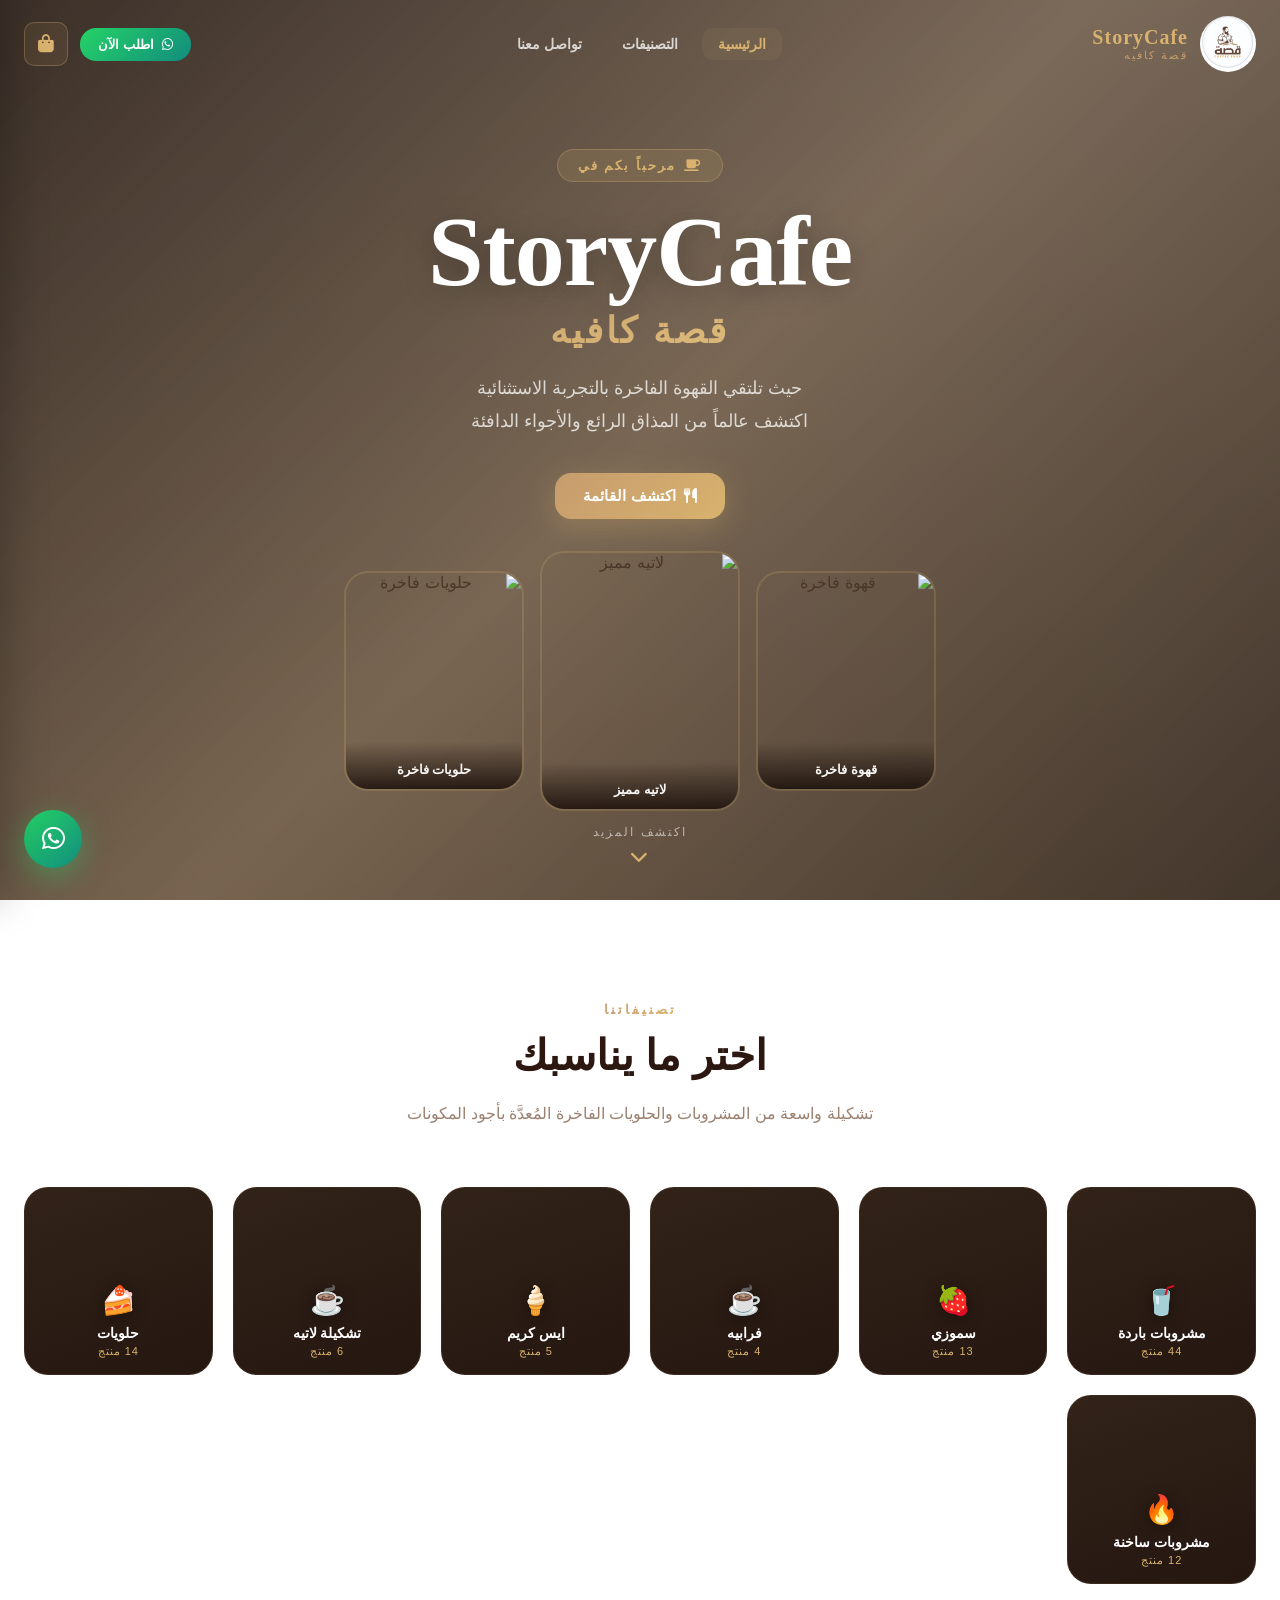
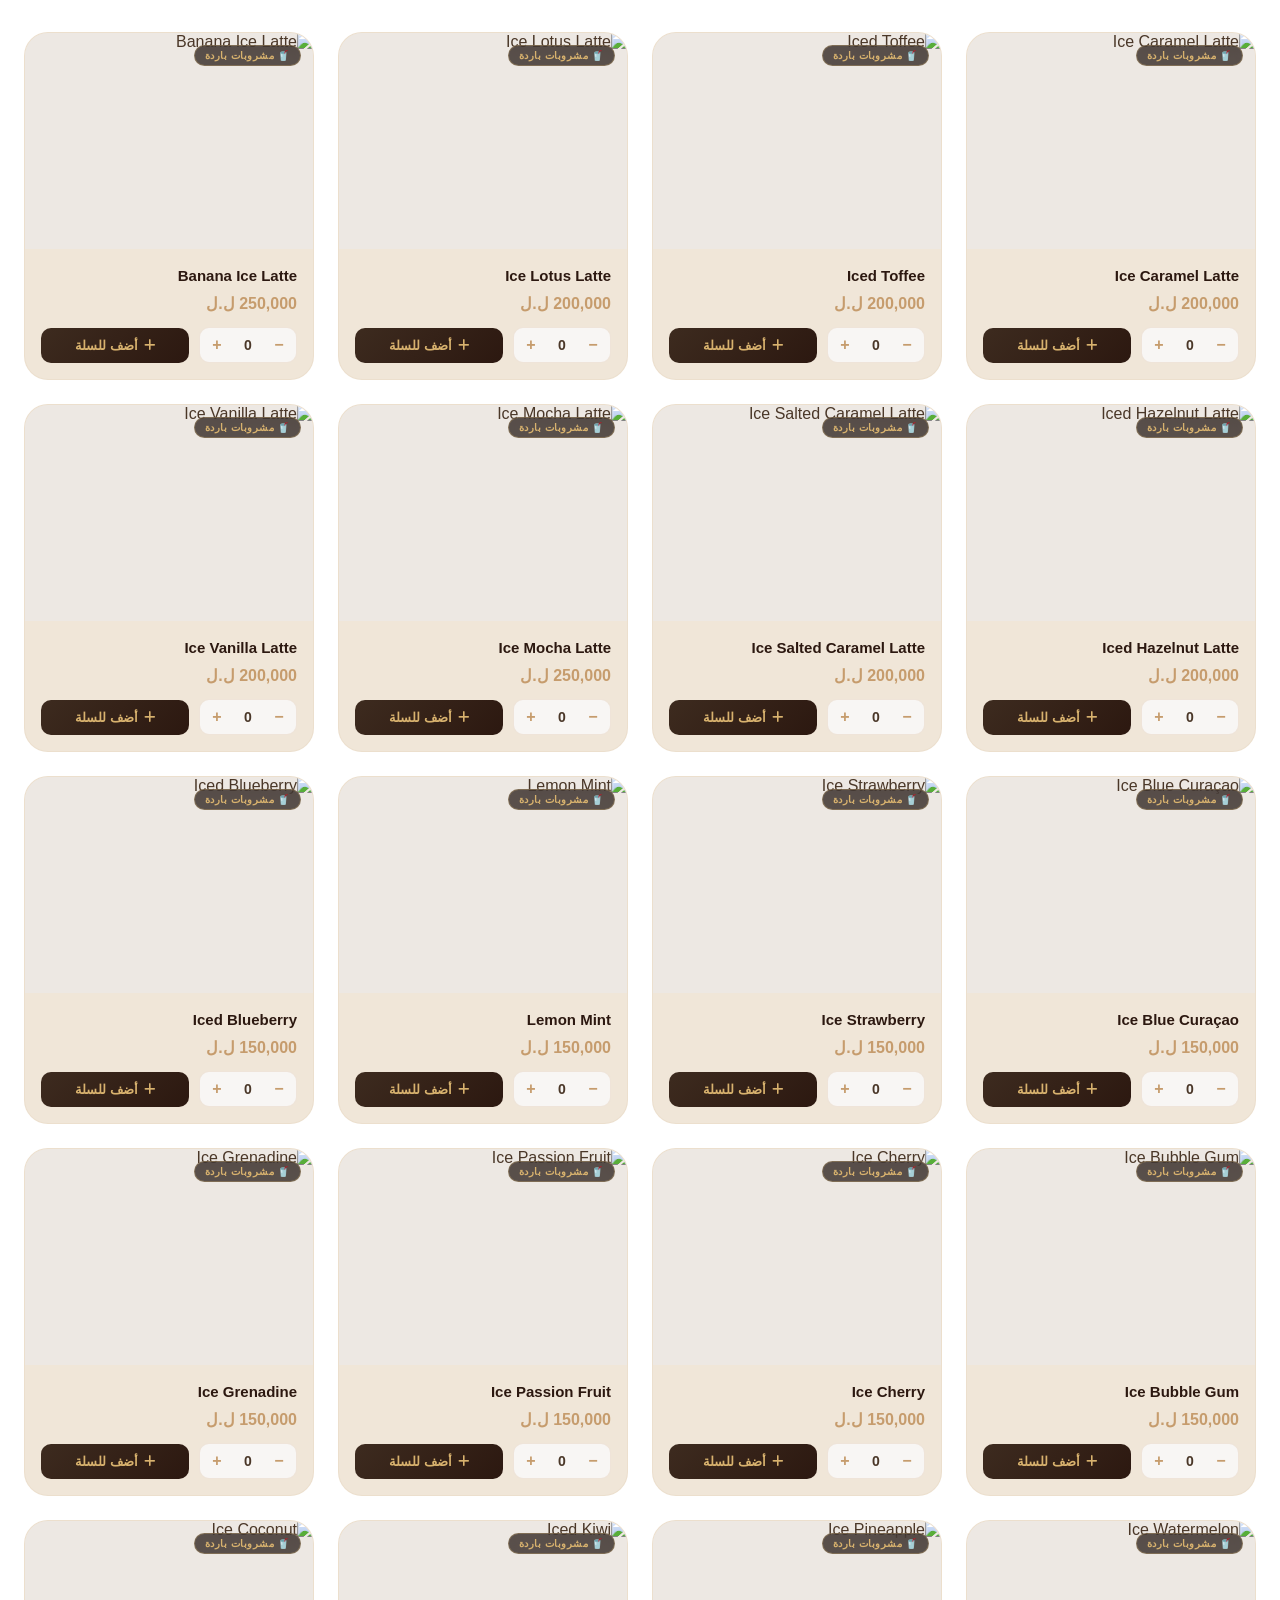
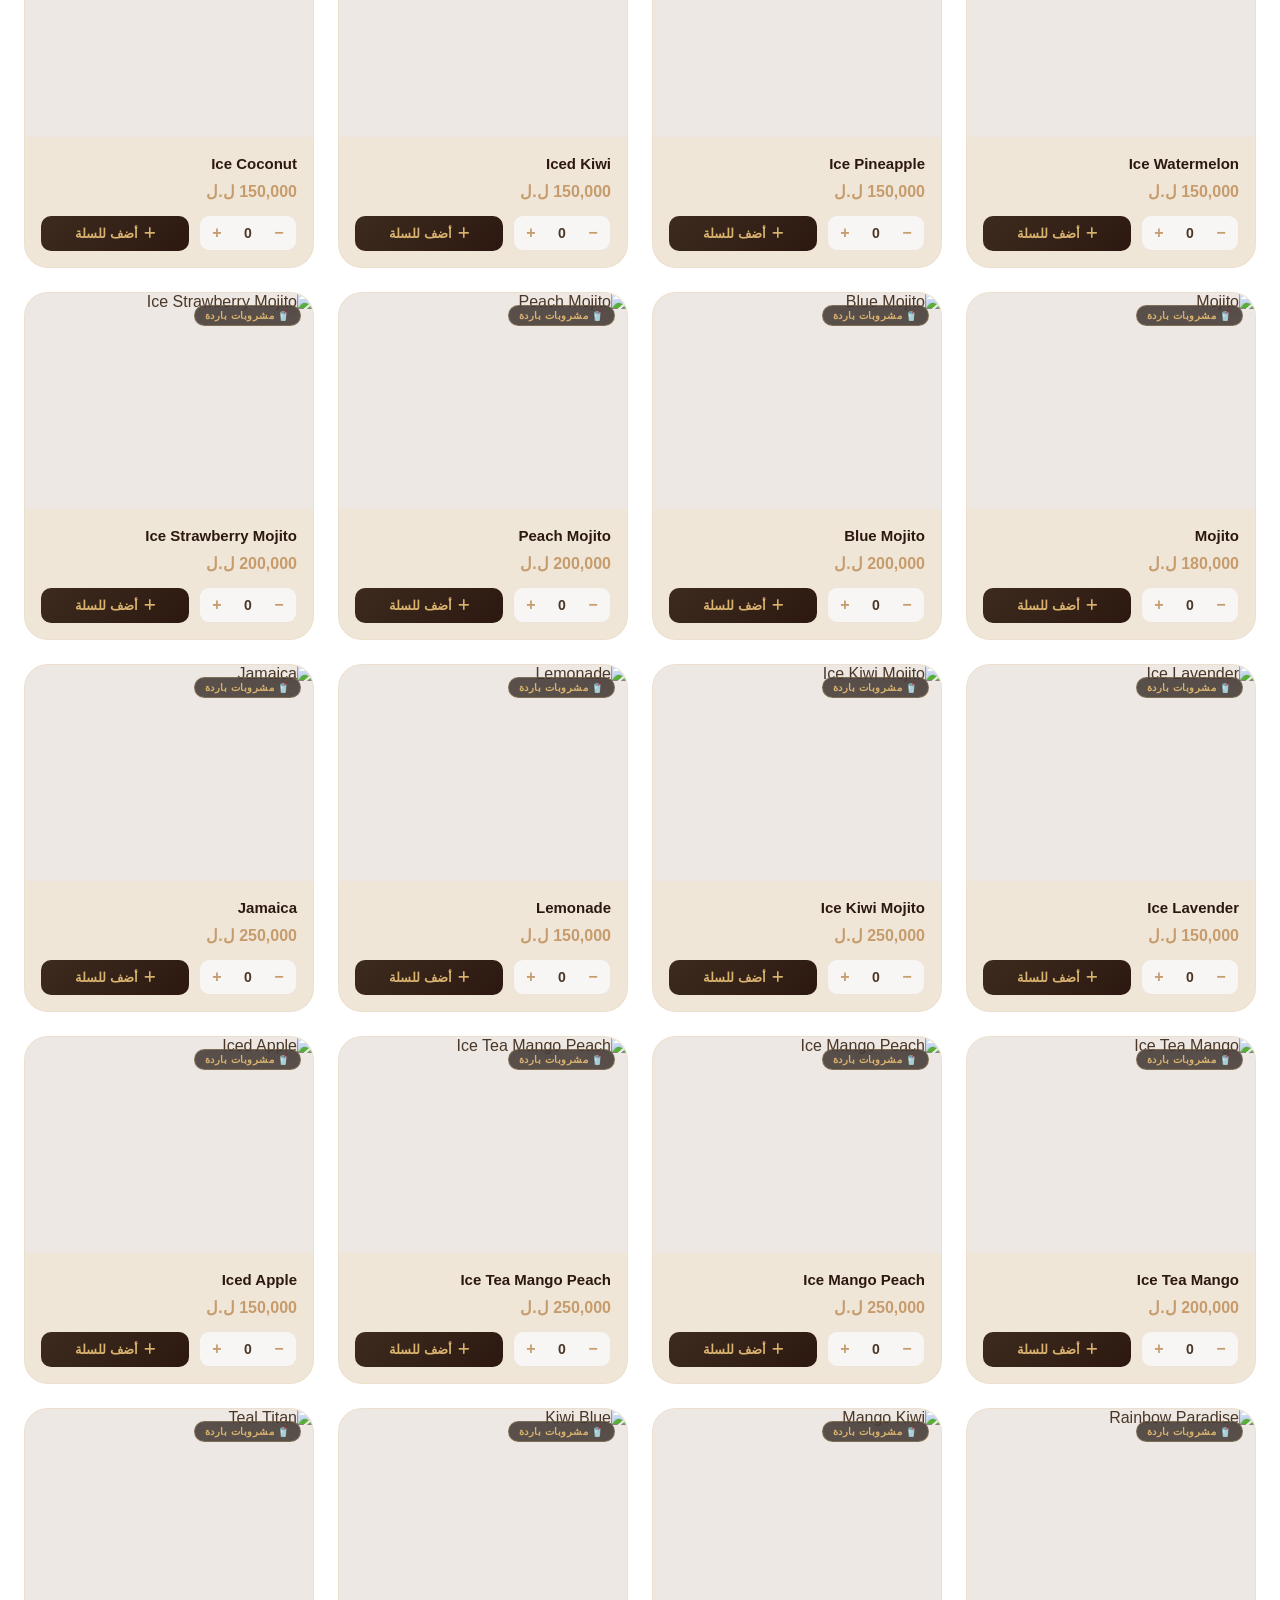
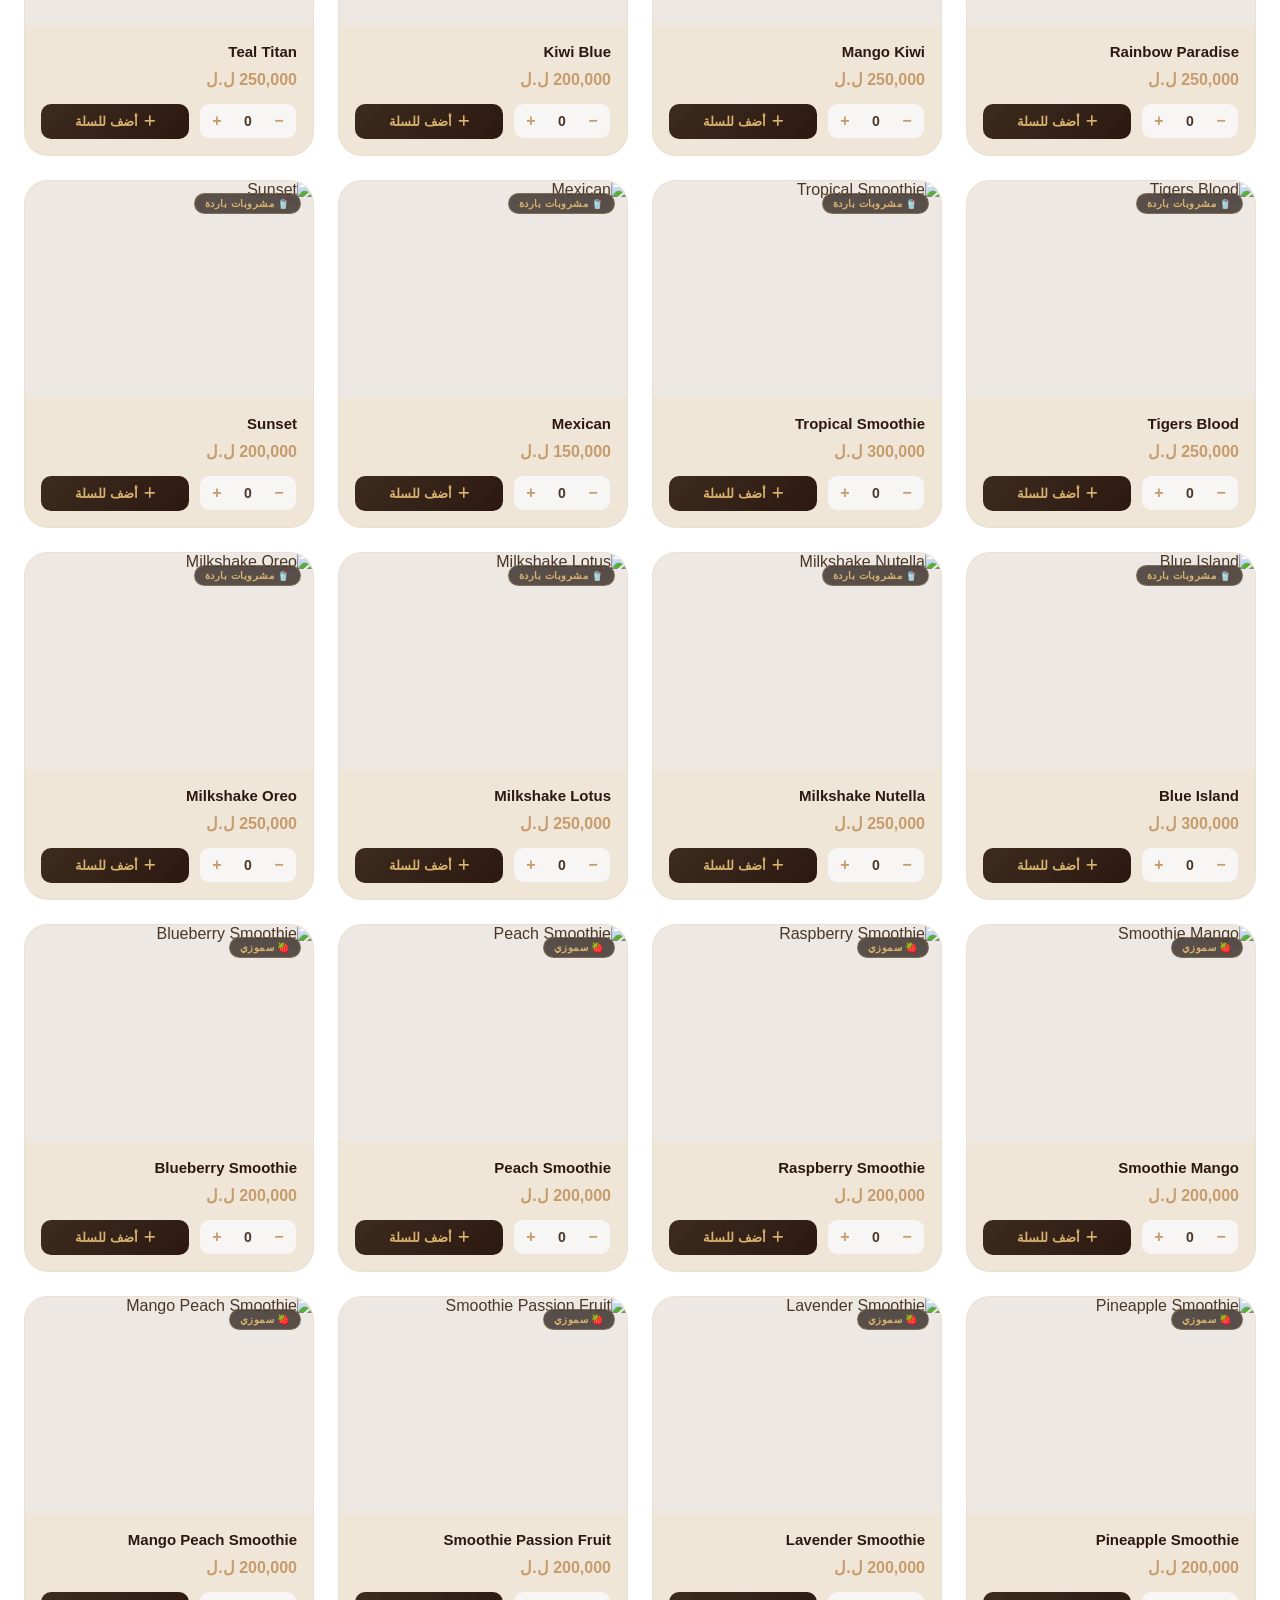
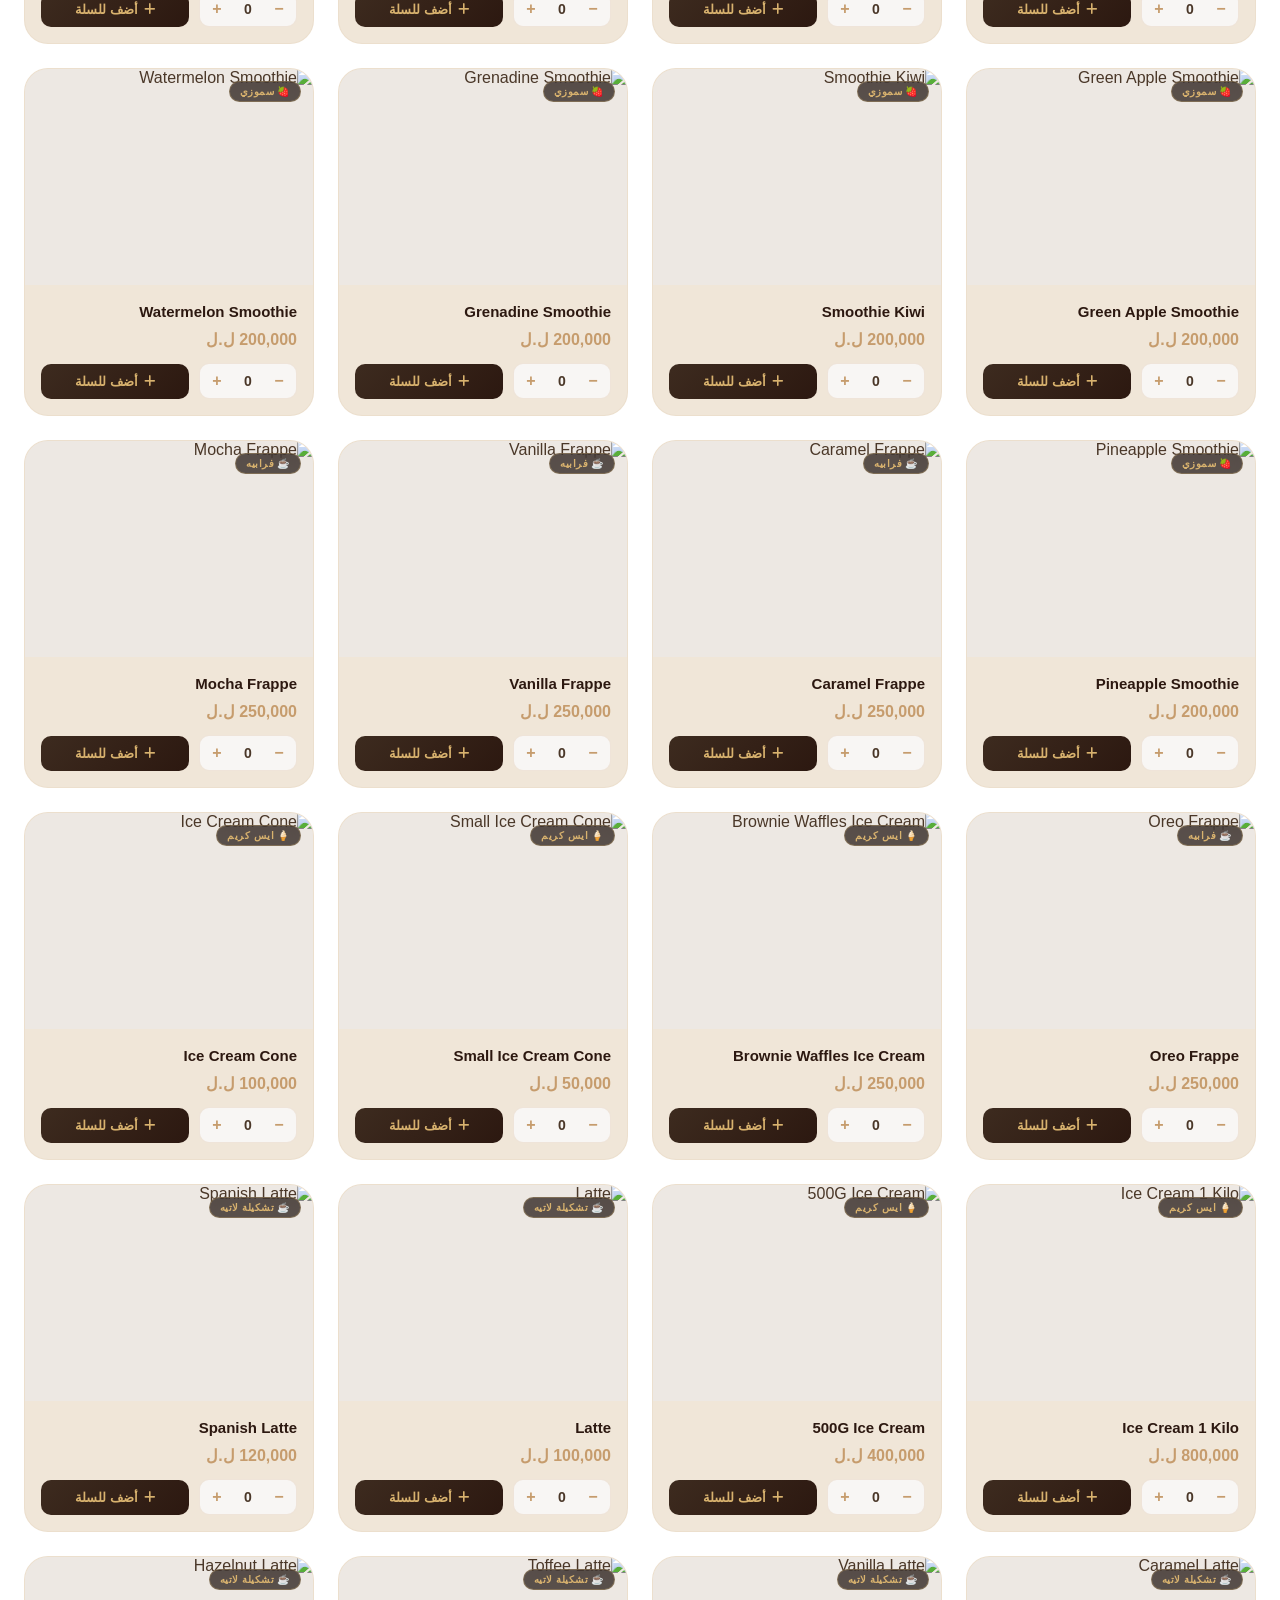
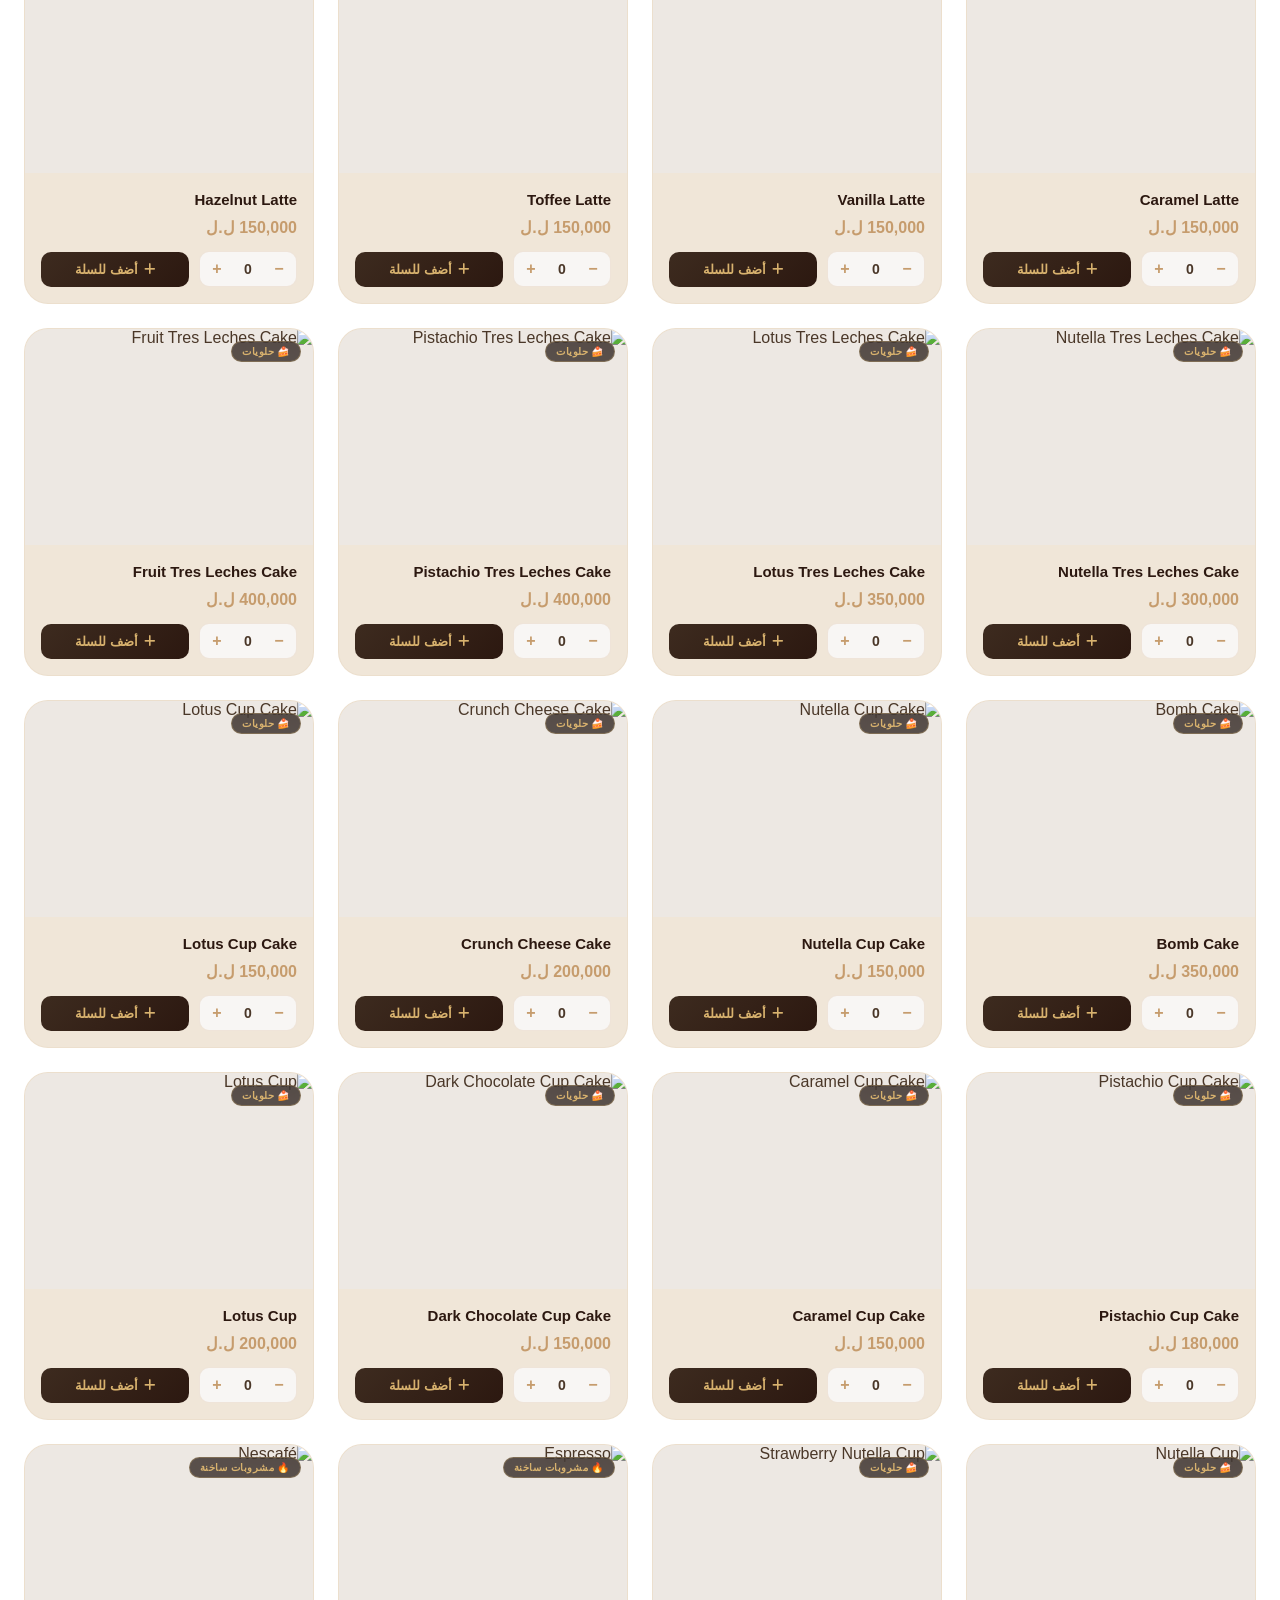
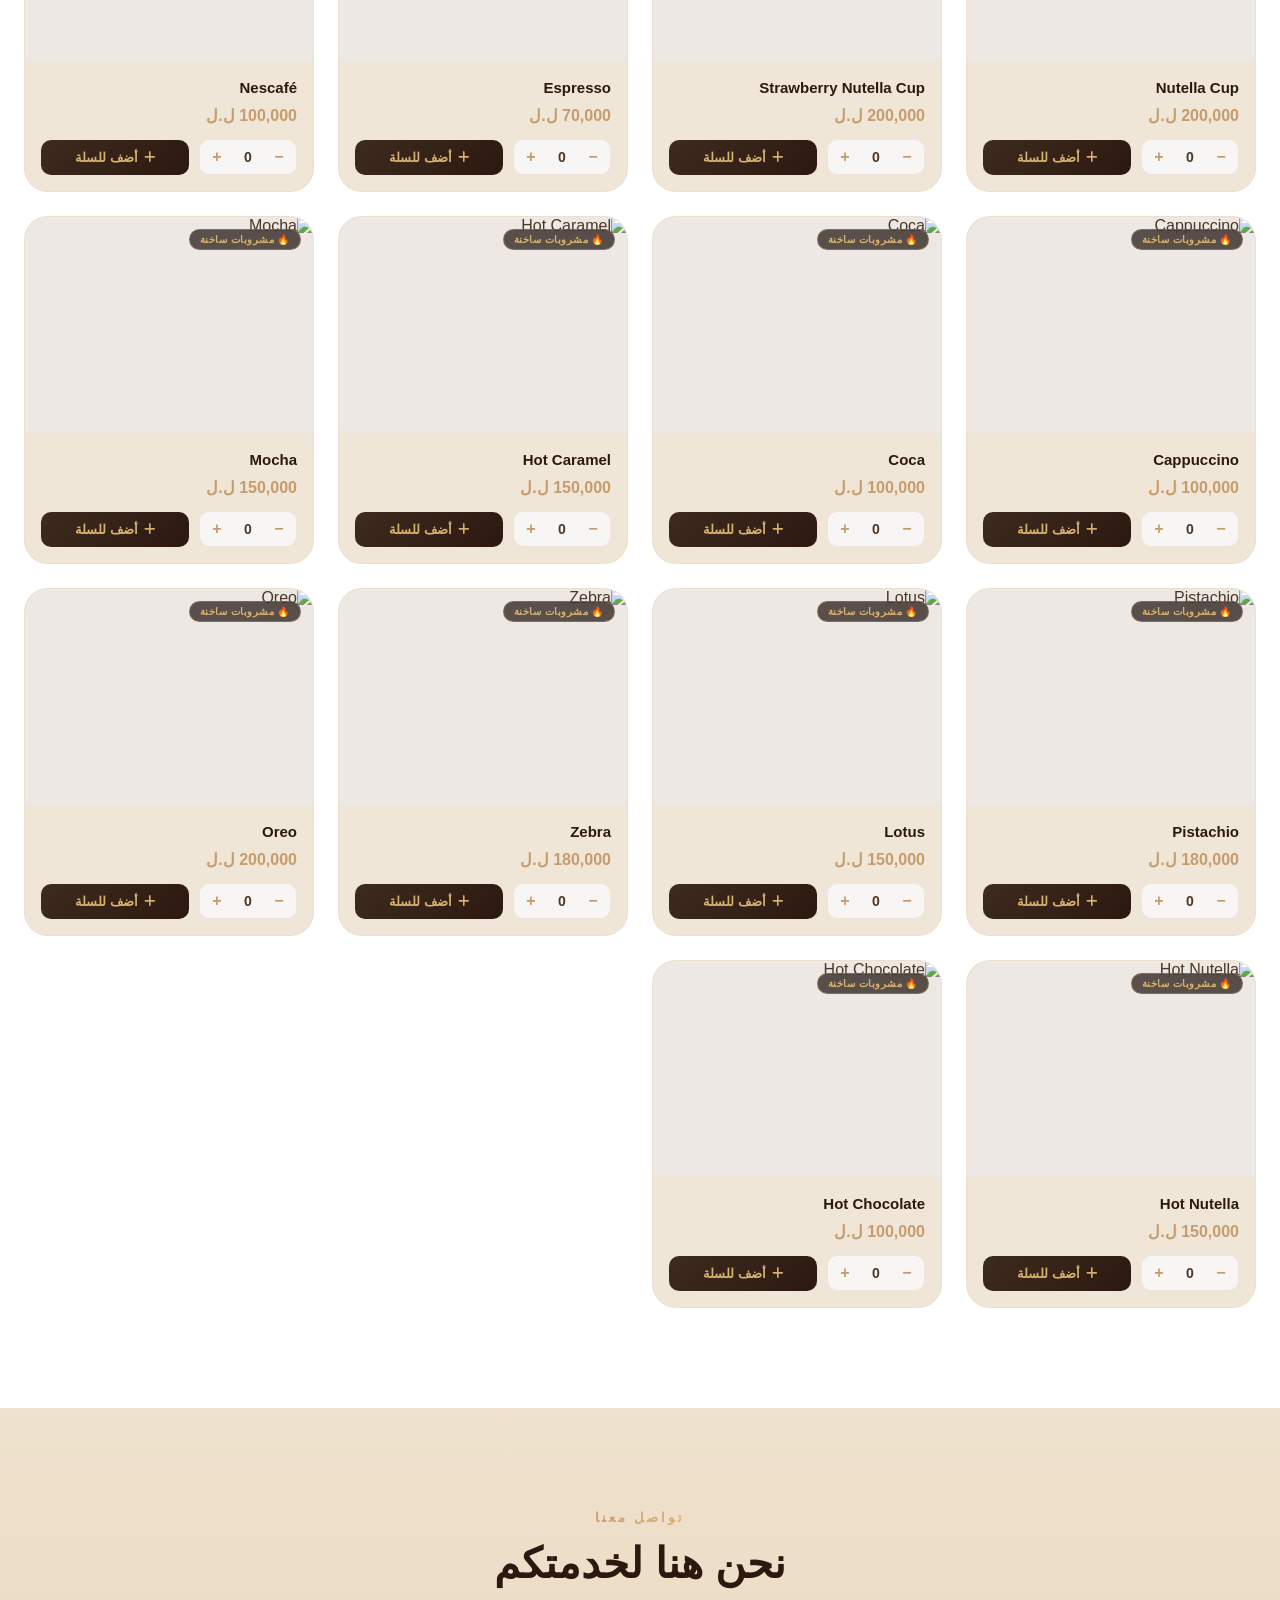
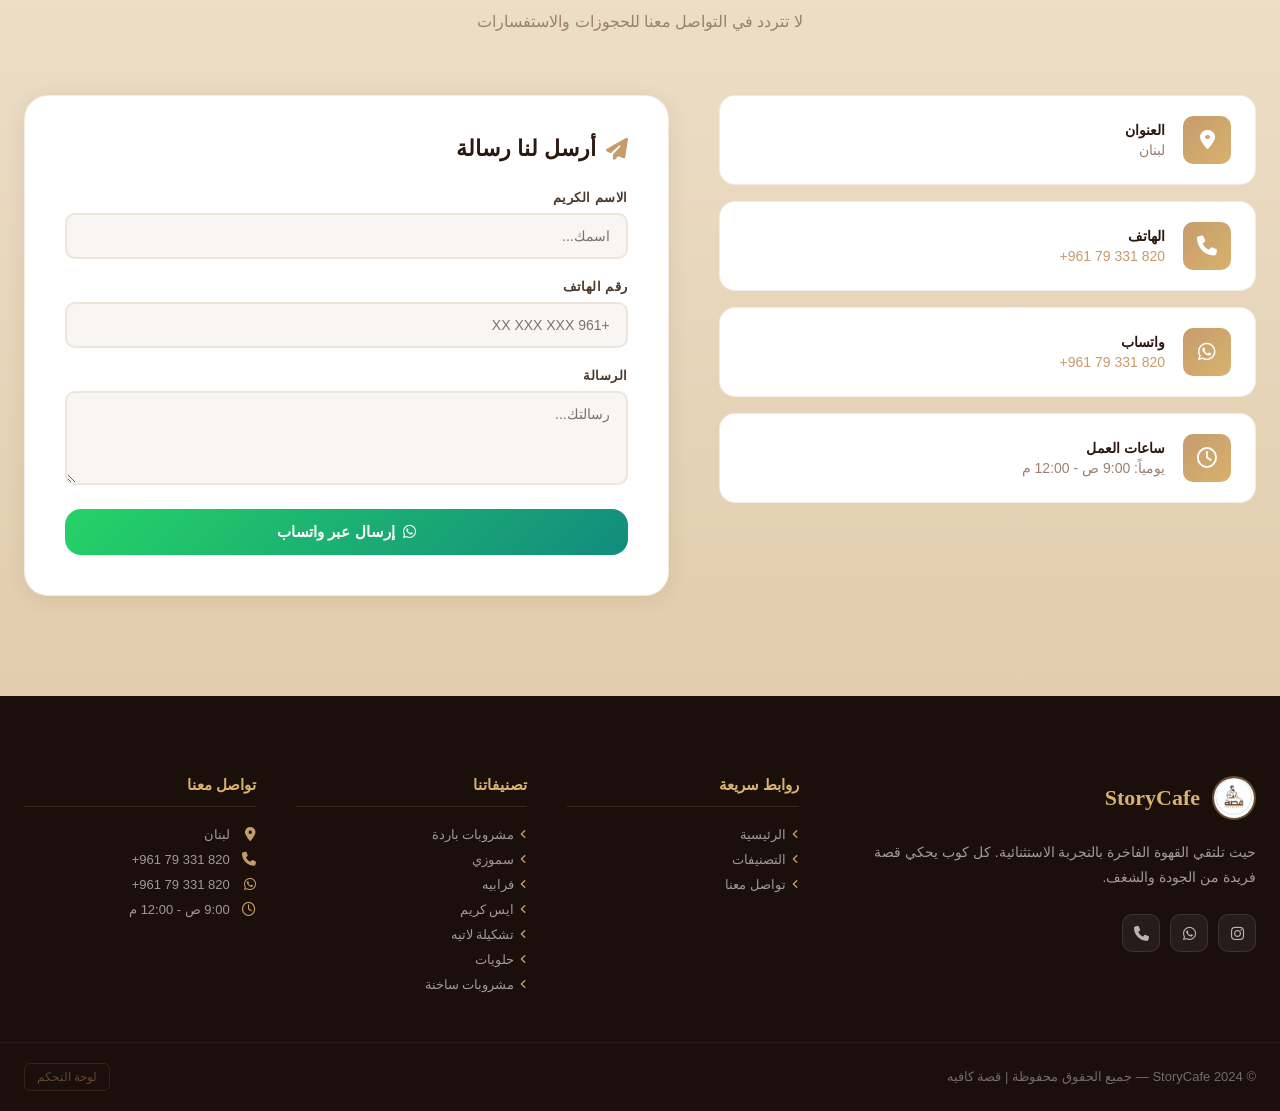
==== commit 03853996: "Warm coffee-tone page background instead of white Replace the near-white section/body backgrounds wi" ====
--- a/index.html
+++ b/index.html
@@ -3,7 +3,7 @@
 <head>
     <meta charset="UTF-8">
     <meta name="viewport" content="width=device-width, initial-scale=1.0">
-    <meta http-equiv="Content-Security-Policy" content="default-src 'self'; script-src 'self' 'unsafe-inline' https://cdn.jsdelivr.net https://cdnjs.cloudflare.com; style-src 'self' https://fonts.googleapis.com https://cdnjs.cloudflare.com 'unsafe-inline'; font-src 'self' https://fonts.gstatic.com https://cdnjs.cloudflare.com; img-src 'self' https://images.unsplash.com data: blob:; connect-src 'self' https://*.supabase.co; frame-ancestors 'none';">
+    <meta http-equiv="Content-Security-Policy" content="default-src 'self'; script-src 'self' 'unsafe-inline' https://cdn.jsdelivr.net https://cdnjs.cloudflare.com; style-src 'self' https://fonts.googleapis.com https://cdnjs.cloudflare.com 'unsafe-inline'; font-src 'self' https://fonts.gstatic.com https://cdnjs.cloudflare.com; img-src 'self' https://images.unsplash.com https://*.supabase.co data: blob:; connect-src 'self' https://*.supabase.co; frame-ancestors 'none';">
     <meta http-equiv="X-Content-Type-Options" content="nosniff">
     <meta http-equiv="Referrer-Policy" content="strict-origin-when-cross-origin">
     <title>StoryCafe | قصة كافيه</title>
@@ -15,7 +15,7 @@
     <link rel="preconnect" href="https://fonts.gstatic.com" crossorigin>
     <link href="https://fonts.googleapis.com/css2?family=Cairo:wght@300;400;600;700;900&family=Playfair+Display:ital,wght@0,400;0,700;1,400&display=swap" rel="stylesheet">
     <link rel="stylesheet" href="https://cdnjs.cloudflare.com/ajax/libs/font-awesome/6.5.1/css/all.min.css">
-    <link rel="stylesheet" href="css/style.css?v=6">
+    <link rel="stylesheet" href="css/style.css?v=7">
 </head>
 <body>
 
@@ -300,14 +300,14 @@
     <!-- Toast -->
     <div class="toast-container" id="toast-container"></div>
 
+    <!-- Supabase SDK — MUST load before config.js so the client is created -->
+    <script src="https://cdn.jsdelivr.net/npm/@supabase/supabase-js@2/dist/umd/supabase.js"></script>
+
     <!-- App -->
-    <script src="js/security.js?v=7"></script>
-    <script src="js/config.js?v=7"></script>
-    <script src="js/data.js?v=8"></script>
-    <script src="js/cart.js?v=7"></script>
-    <script src="js/app.js?v=8"></script>
-
-    <!-- Supabase SDK (loaded last, non-blocking) -->
-    <script src="https://cdn.jsdelivr.net/npm/@supabase/supabase-js@2/dist/umd/supabase.js" defer></script>
+    <script src="js/security.js?v=9"></script>
+    <script src="js/config.js?v=10"></script>
+    <script src="js/data.js?v=9"></script>
+    <script src="js/cart.js?v=9"></script>
+    <script src="js/app.js?v=9"></script>
 </body>
 </html>
--- a/css/style.css
+++ b/css/style.css
@@ -10,6 +10,8 @@
   --dark-4:  #1a0f0a;
   --light:   #F8F6F4;
   --light-2: #EDE8E3;
+  --bg-warm:   #EFE2CE;  /* warm latte cream */
+  --bg-warm-2: #E2CDAC;  /* deeper café-au-lait */
   --accent:  #C69C6D;
   --gold:    #D8B26E;
   --gold-2:  #E8C97E;
@@ -35,7 +37,8 @@
 html { scroll-behavior: smooth; overflow-x: hidden; }
 body {
   font-family: var(--font-ar);
-  background: var(--light);
+  background: linear-gradient(180deg, var(--bg-warm) 0%, var(--bg-warm-2) 100%);
+  background-attachment: fixed;
   color: var(--text);
   overflow-x: hidden;
   max-width: 100vw;
@@ -490,7 +493,7 @@
 /* ---------- Categories Section ---------- */
 .categories-section {
   padding: 100px 0;
-  background: var(--light);
+  background: transparent;
 }
 .categories-grid {
   display: grid;
@@ -770,7 +773,7 @@
 /* ---------- Contact Section ---------- */
 .contact-section {
   padding: 100px 0;
-  background: linear-gradient(180deg, #EDE8E3 0%, var(--light) 100%);
+  background: linear-gradient(180deg, var(--bg-warm) 0%, var(--bg-warm-2) 100%);
 }
 .contact-grid {
   display: grid;
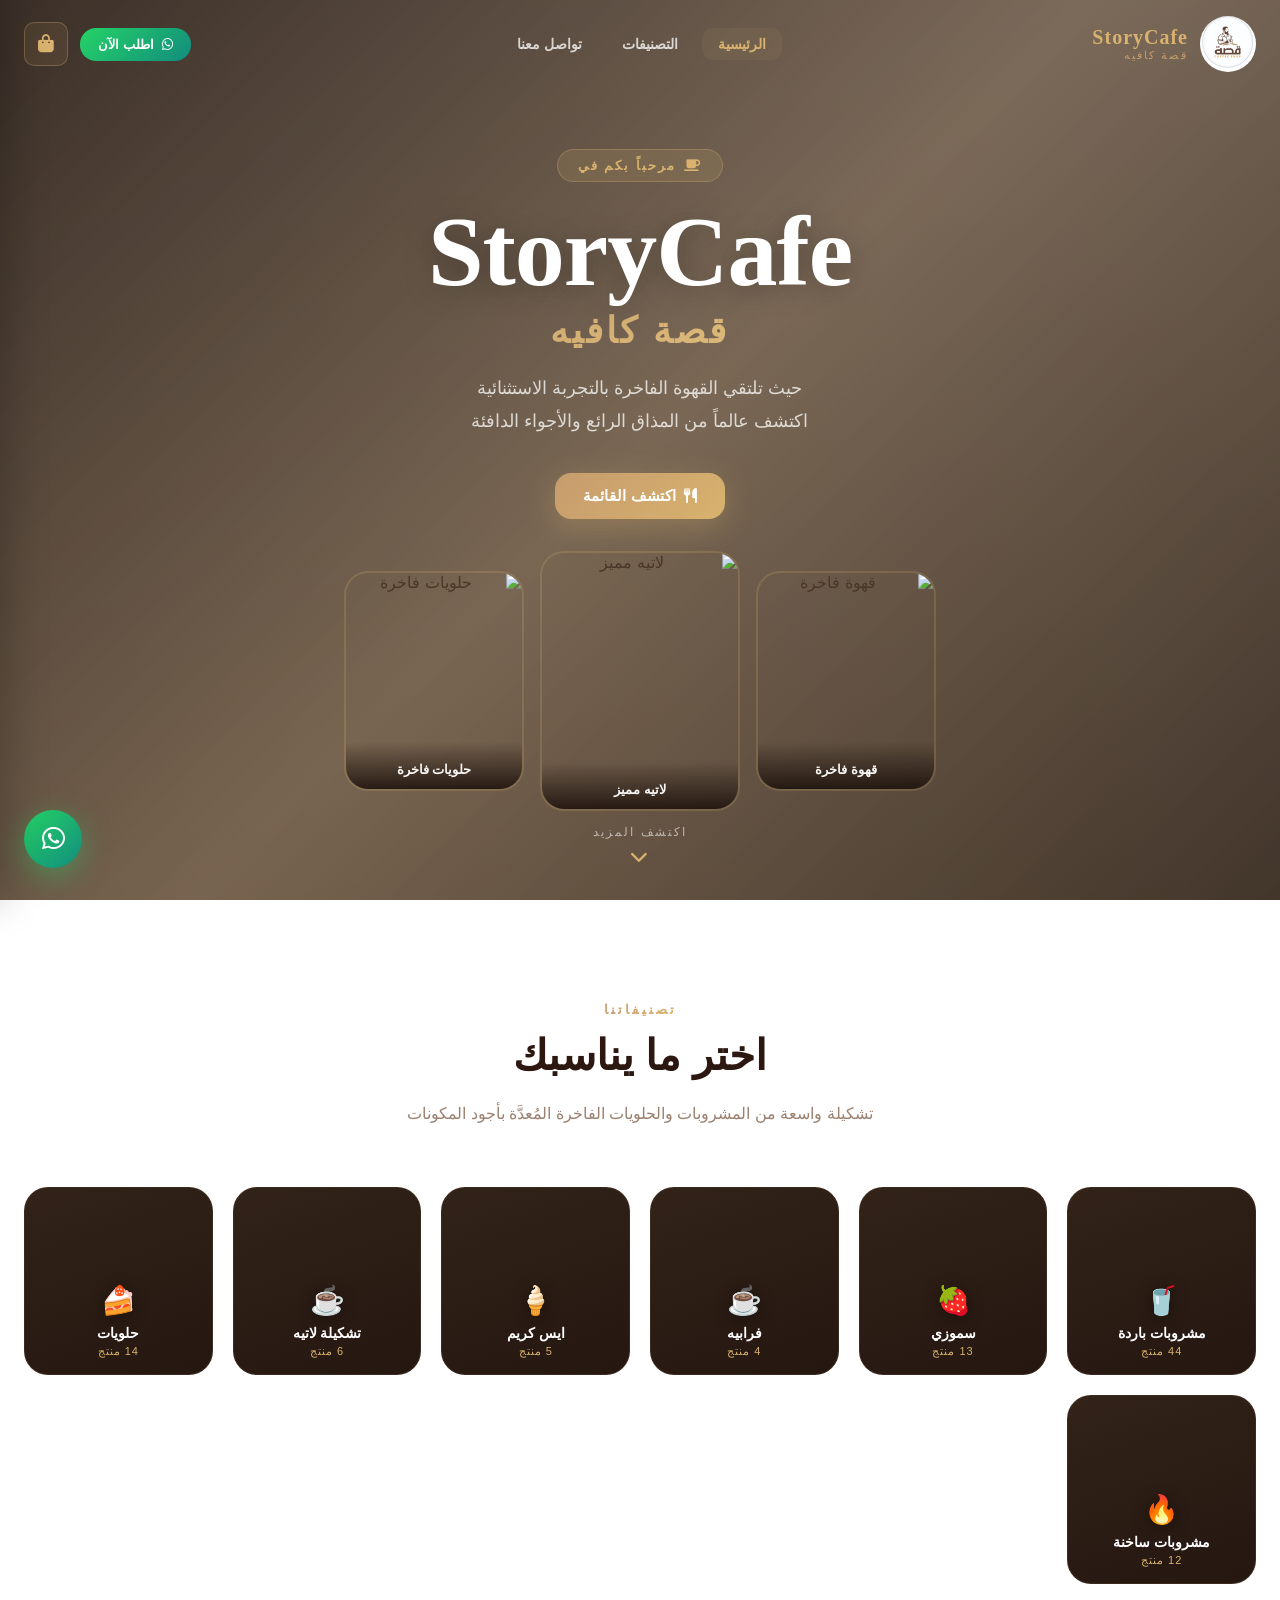
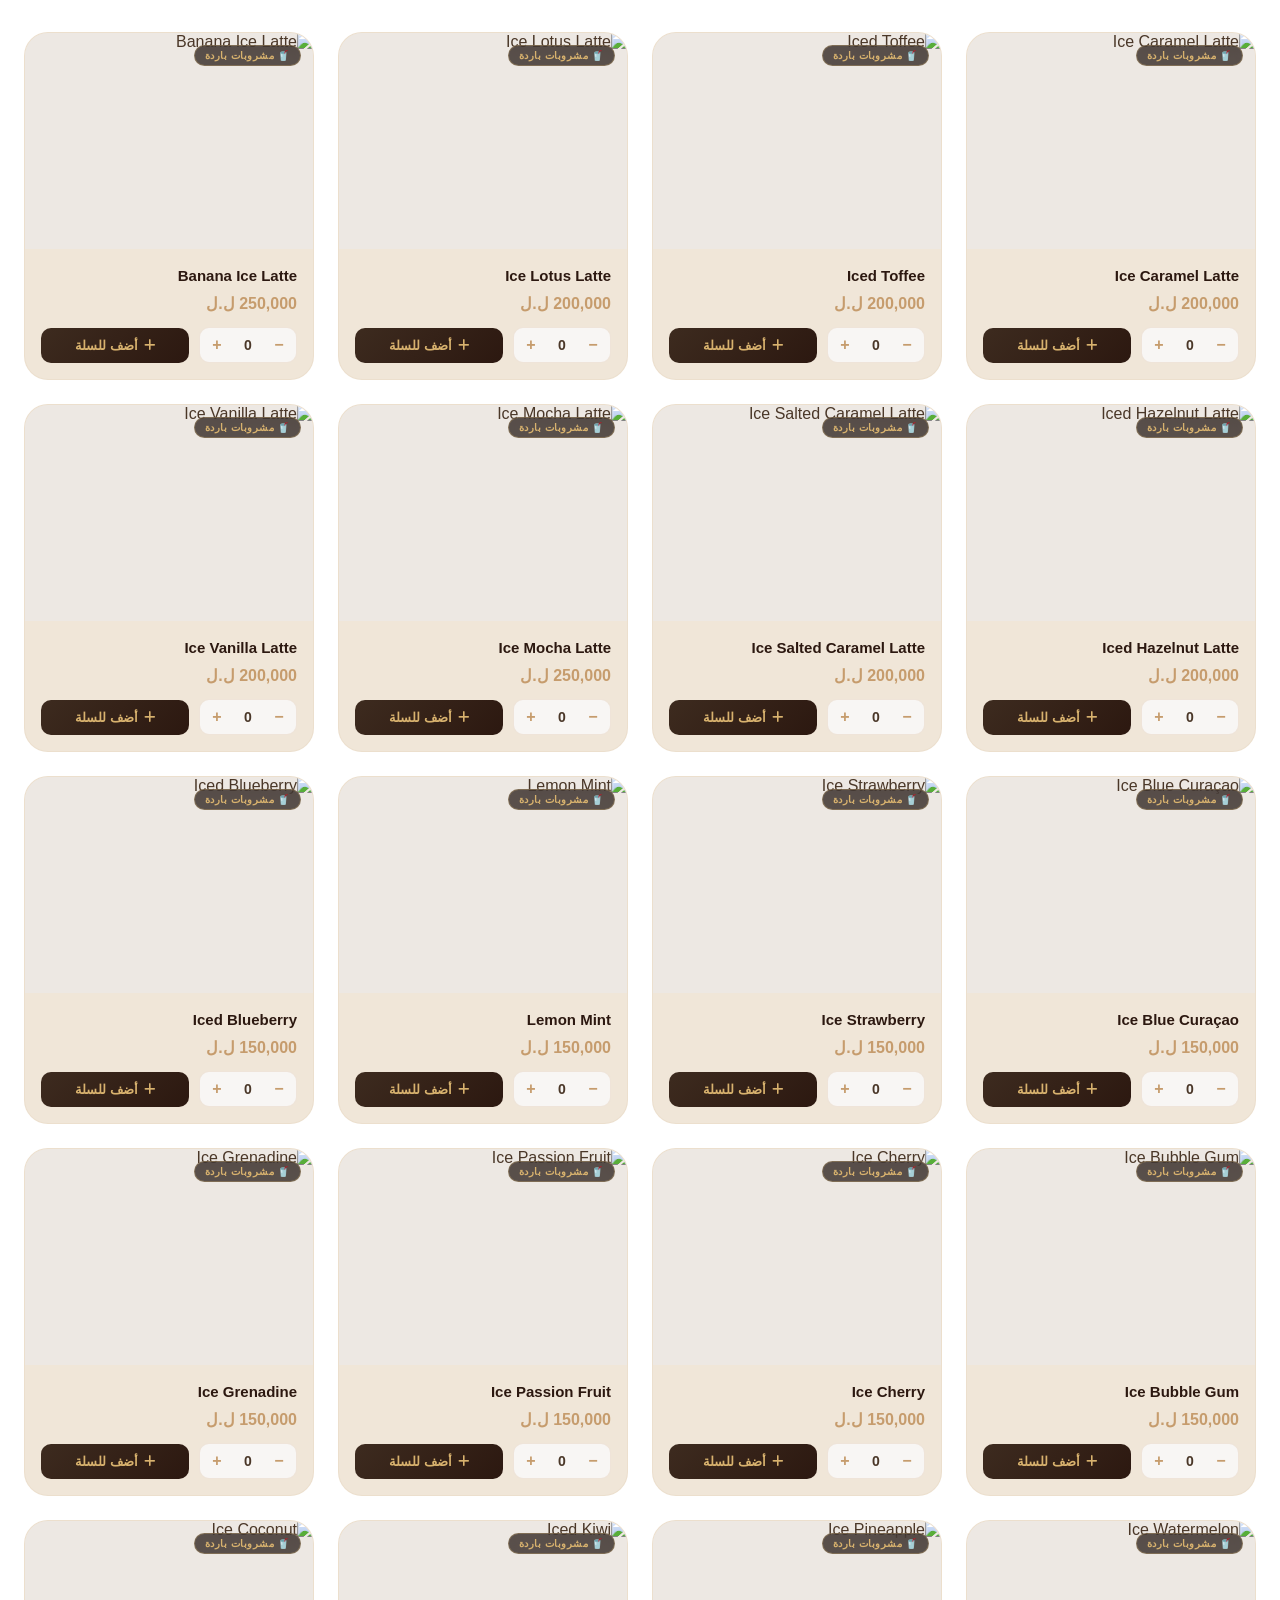
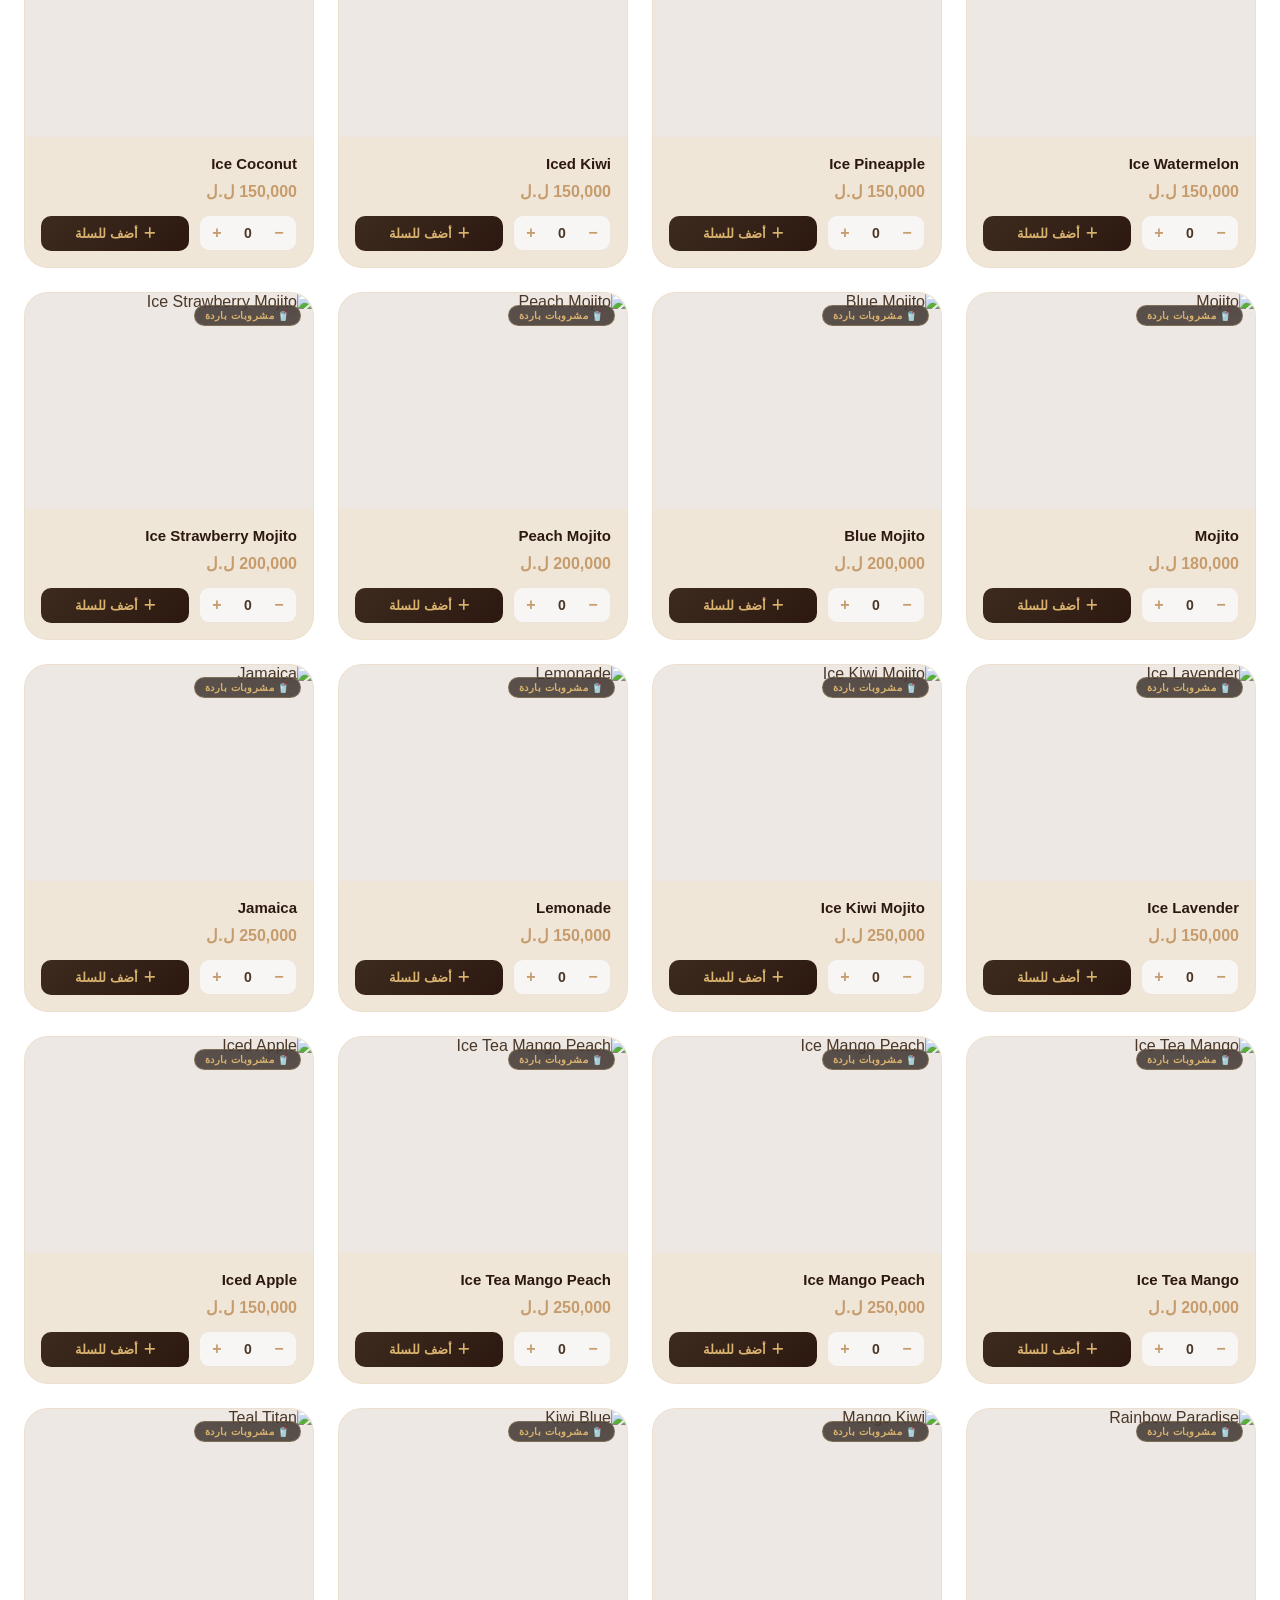
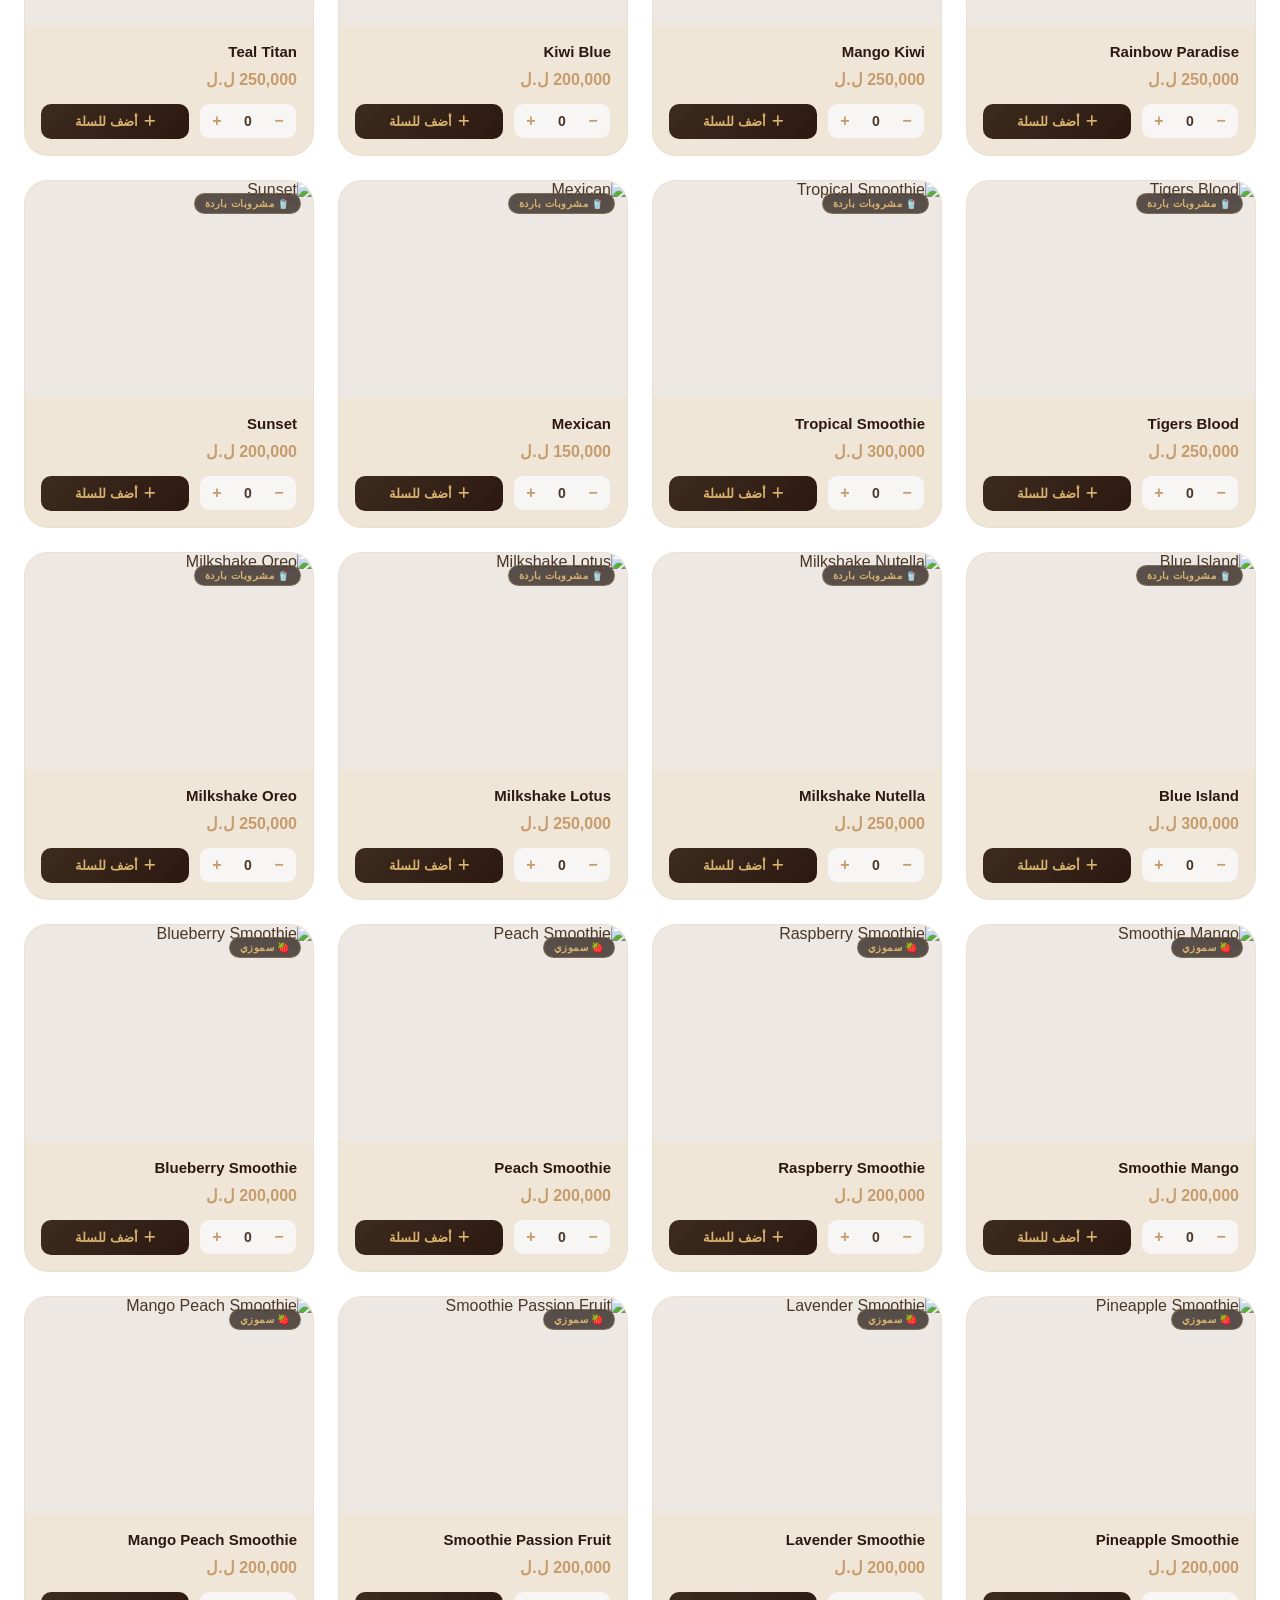
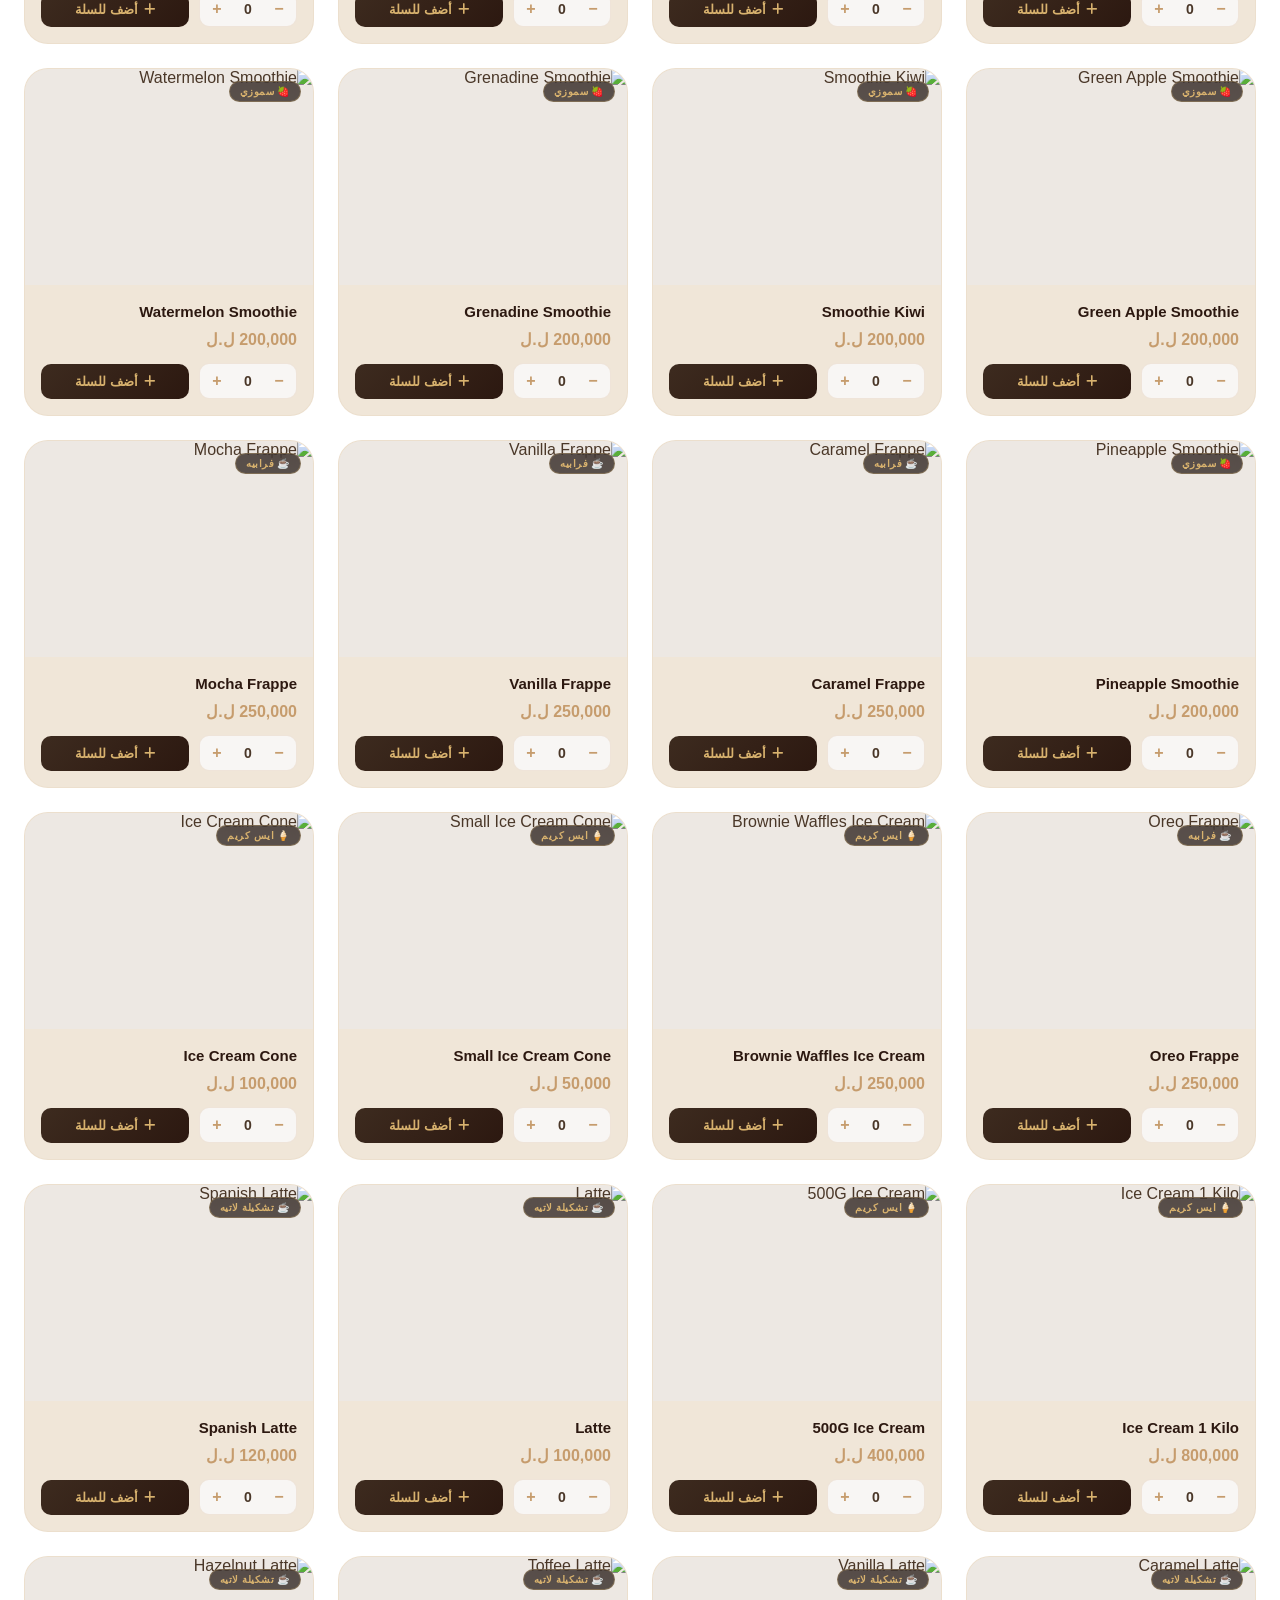
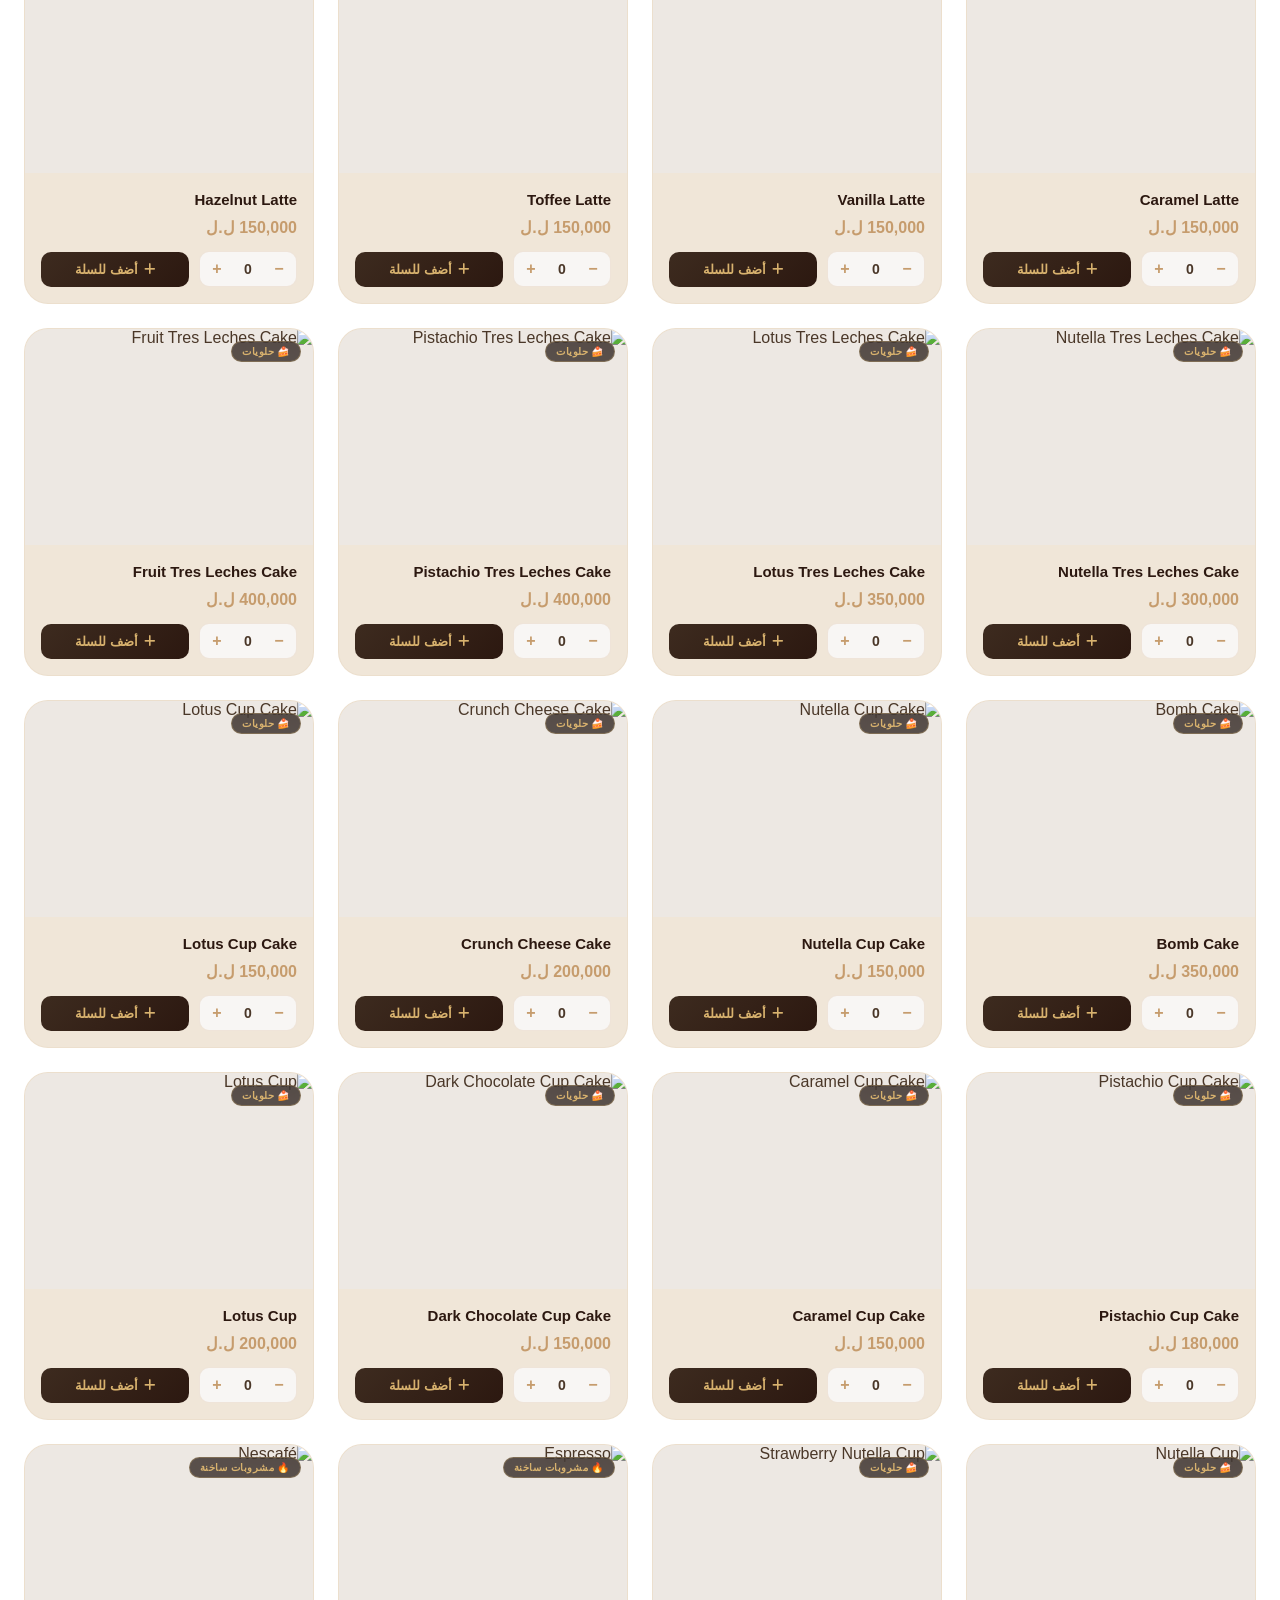
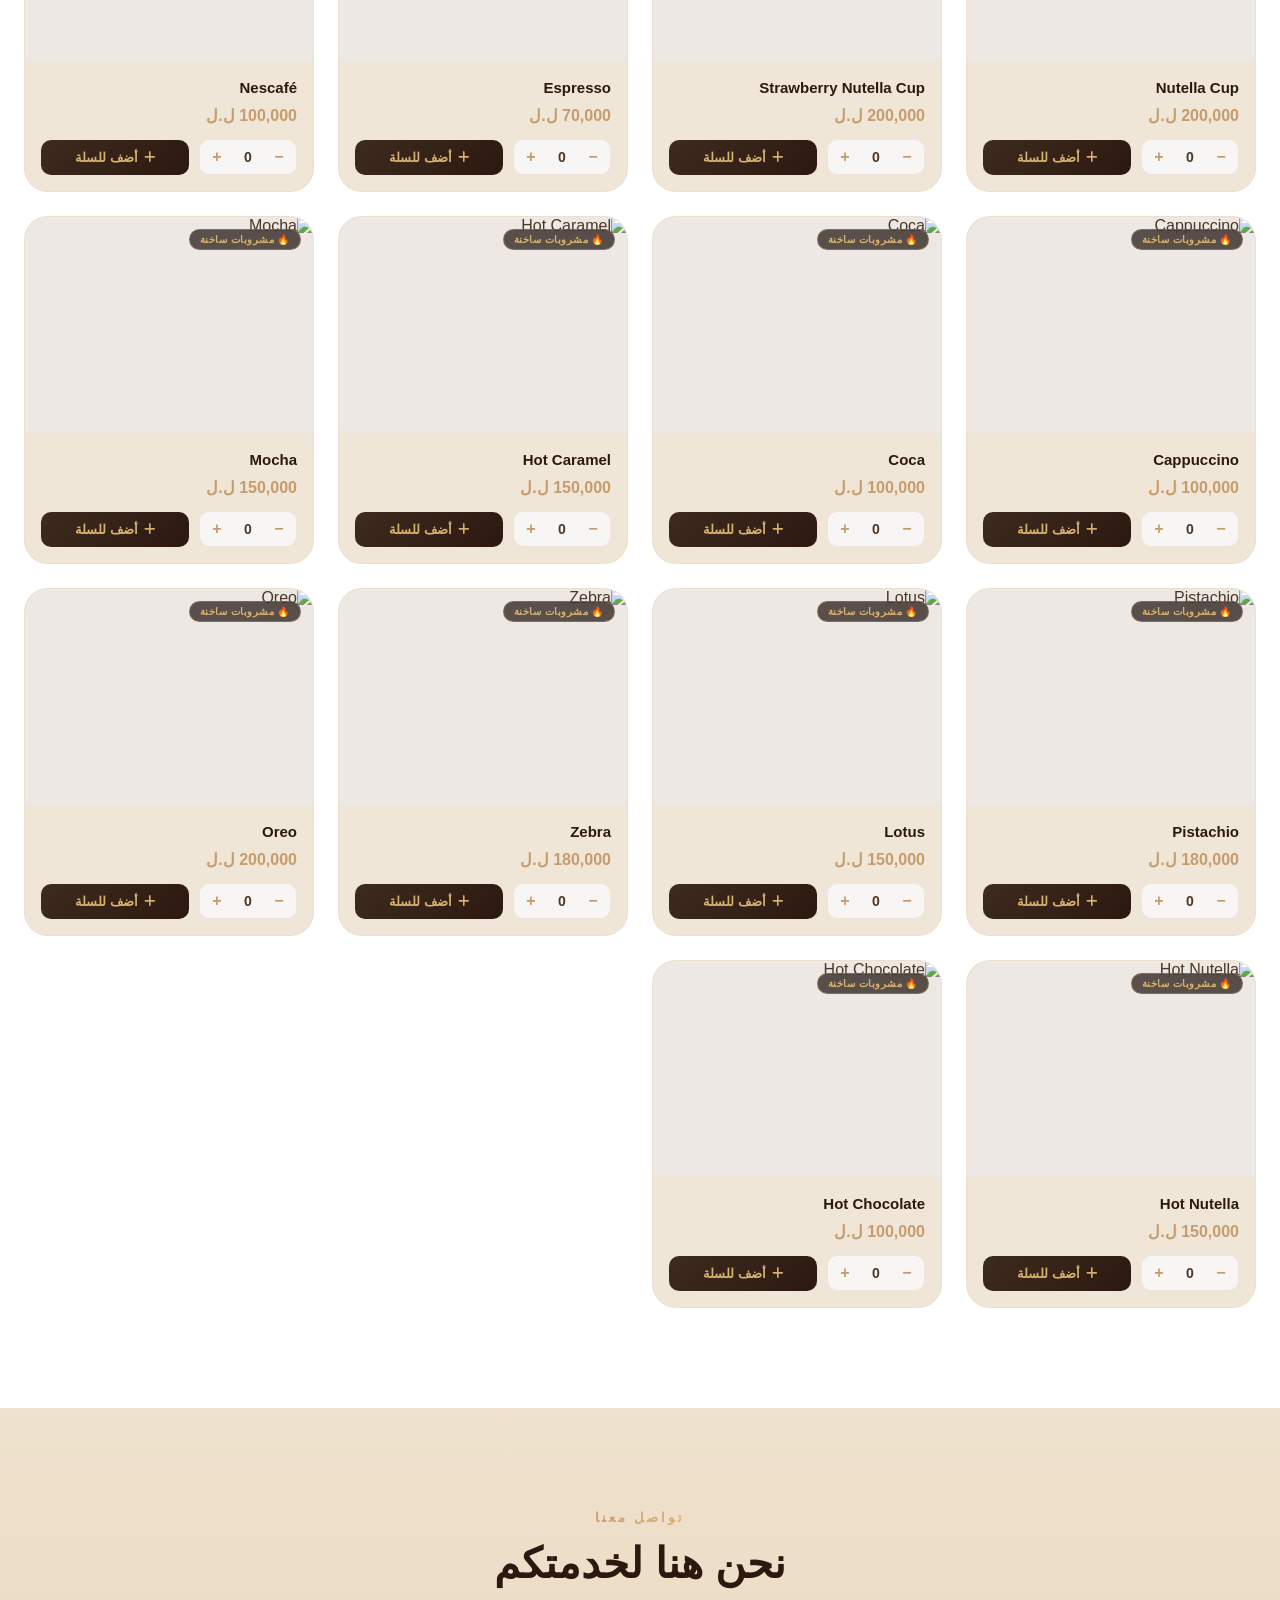
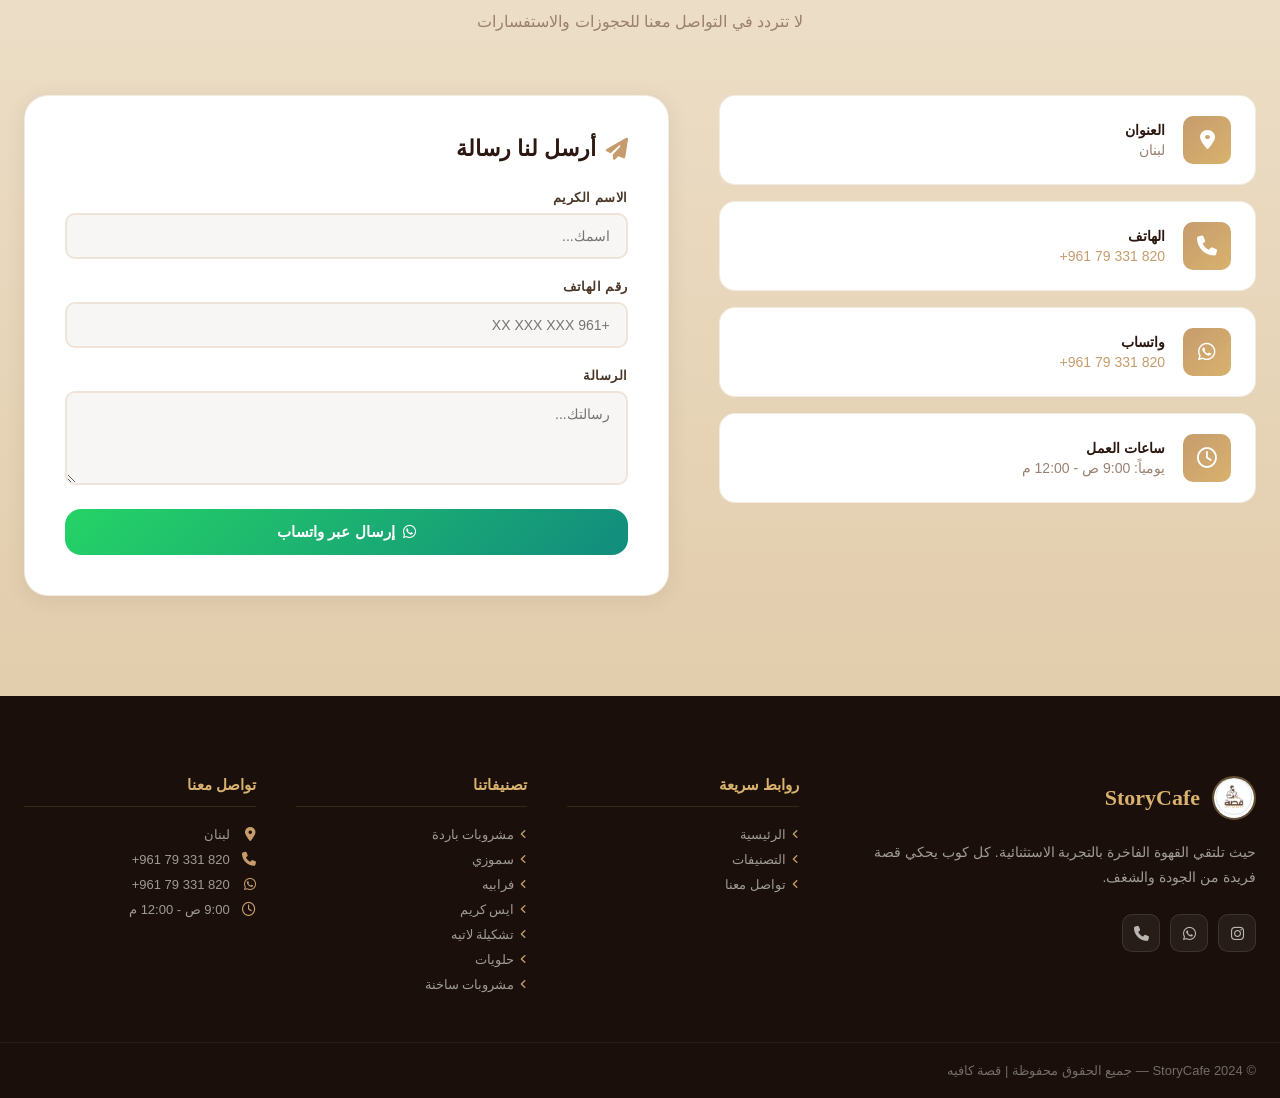
==== commit 47f1f856: "Remove admin (لوحة التحكم) link from public footer Admin is reached only via the direct hadi.html UR" ====
--- a/index.html
+++ b/index.html
@@ -15,7 +15,7 @@
     <link rel="preconnect" href="https://fonts.gstatic.com" crossorigin>
     <link href="https://fonts.googleapis.com/css2?family=Cairo:wght@300;400;600;700;900&family=Playfair+Display:ital,wght@0,400;0,700;1,400&display=swap" rel="stylesheet">
     <link rel="stylesheet" href="https://cdnjs.cloudflare.com/ajax/libs/font-awesome/6.5.1/css/all.min.css">
-    <link rel="stylesheet" href="css/style.css?v=7">
+    <link rel="stylesheet" href="css/style.css?v=8">
 </head>
 <body>
 
@@ -245,7 +245,6 @@
         <div class="footer-bottom">
             <div class="container">
                 <p>© 2024 StoryCafe — جميع الحقوق محفوظة | قصة كافيه</p>
-                <a href="hadi.html" class="footer-admin-link">لوحة التحكم</a>
             </div>
         </div>
     </footer>
